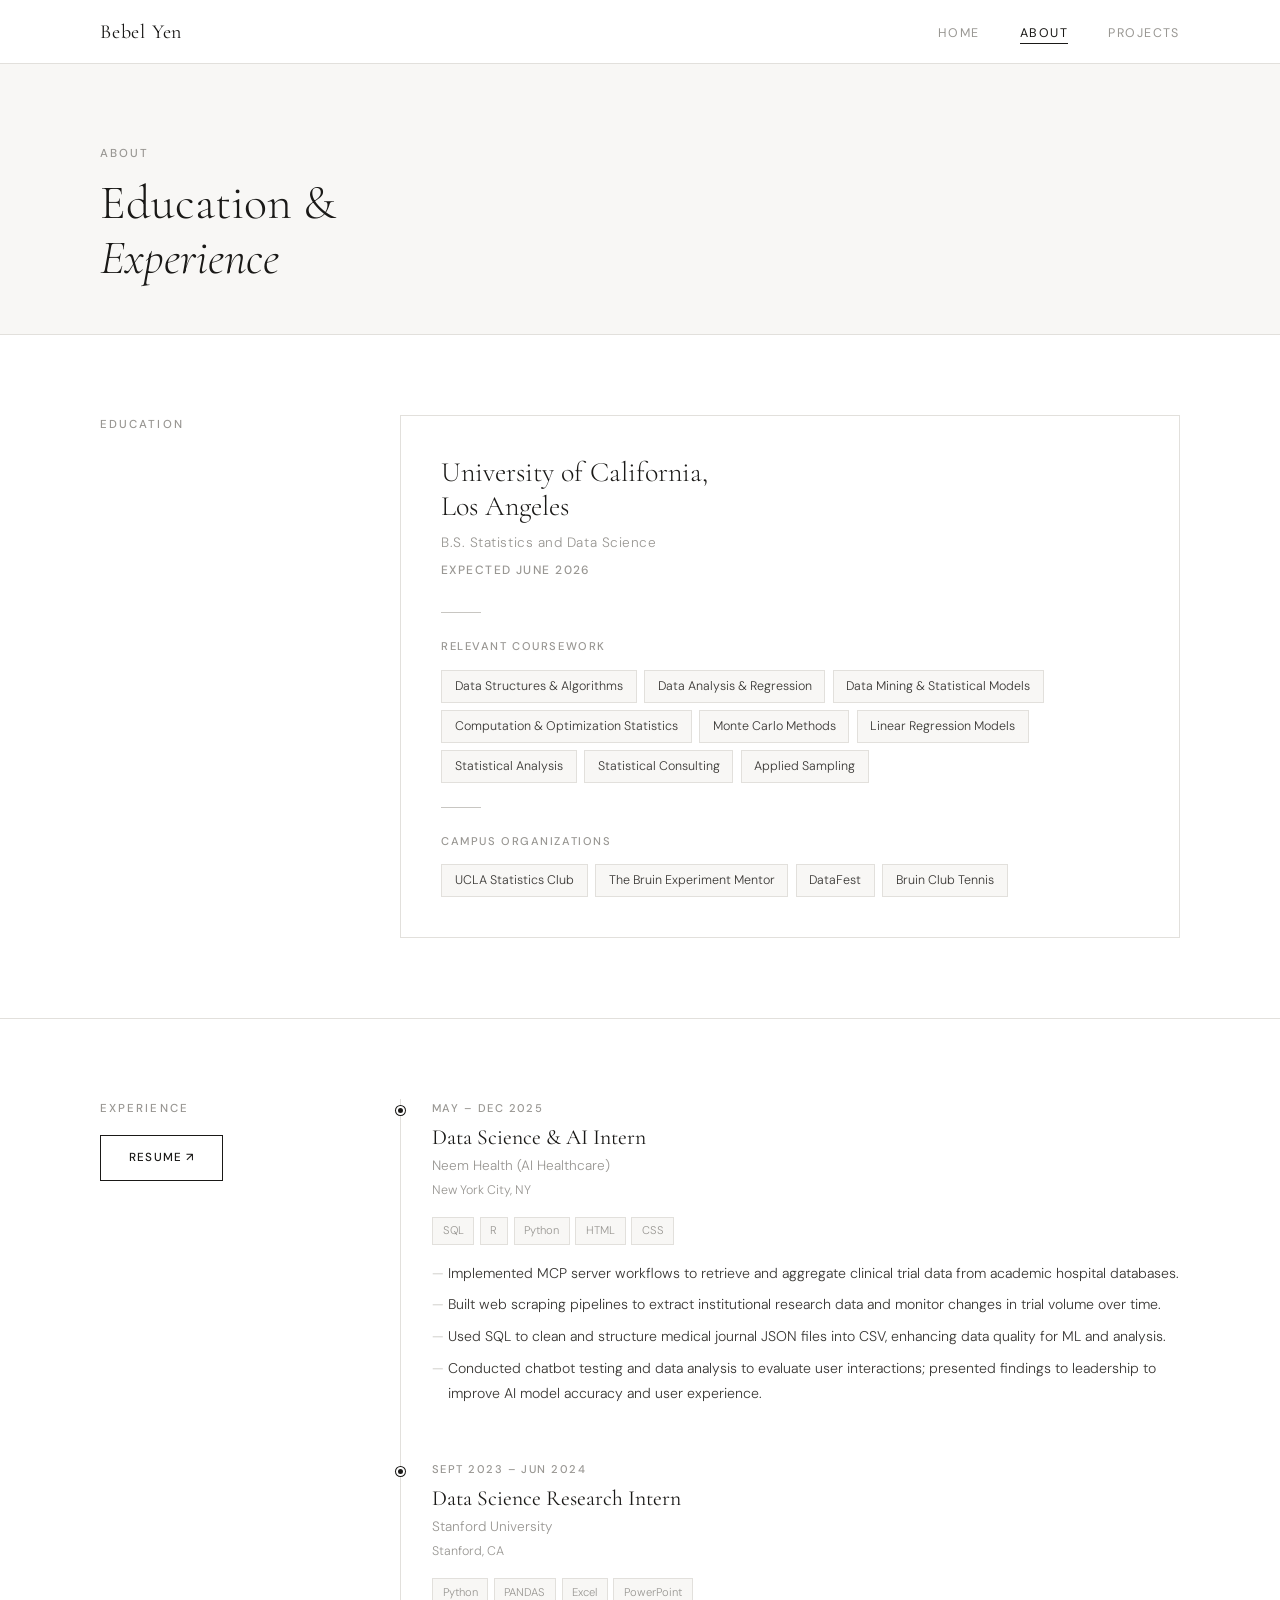
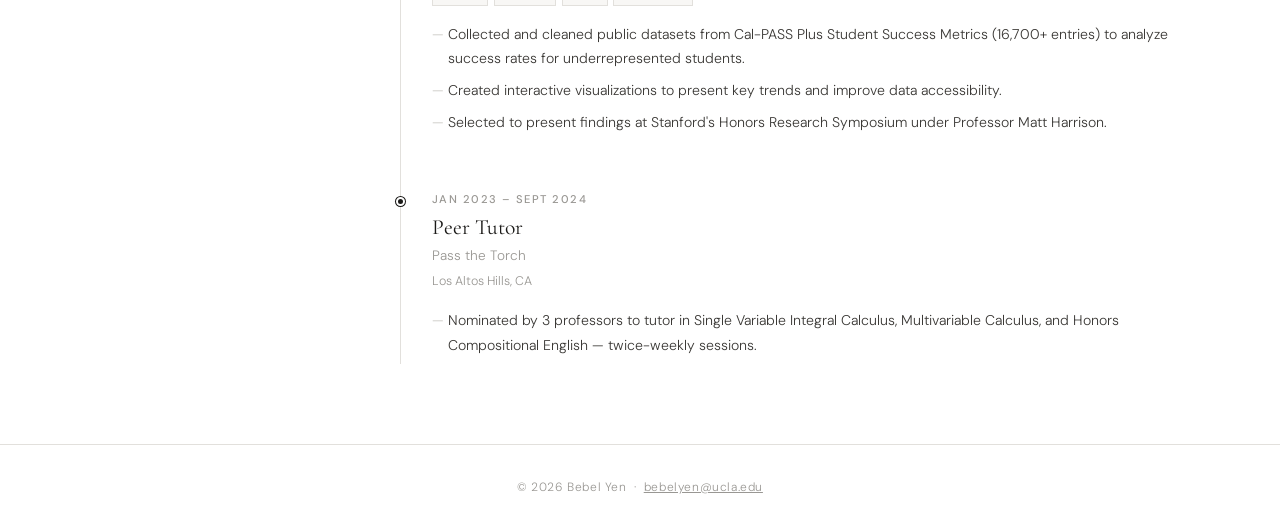
==== about.html @ 7dcdbe65 "Add files via upload" ====
<!DOCTYPE html>
<html lang="en">
<head>
  <meta charset="UTF-8"/>
  <meta name="viewport" content="width=device-width, initial-scale=1.0"/>
  <title>About — Bebel Yen</title>
  <link rel="stylesheet" href="styles.css"/>
  <style>
    .about-header {
      padding: 5rem var(--side-padding) 3rem;
      border-bottom: 1px solid var(--line);
      background: var(--off-white);
    }
    .about-header-inner {
      max-width: var(--max-width);
      margin: 0 auto;
    }

    /* EDUCATION */
    .edu-section {
      padding: 5rem var(--side-padding);
      border-bottom: 1px solid var(--line);
    }
    .edu-inner {
      max-width: var(--max-width);
      margin: 0 auto;
      display: grid;
      grid-template-columns: 220px 1fr;
      gap: 5rem;
      align-items: start;
    }
    .edu-label { }
    .edu-card {
      border: 1px solid var(--line);
      padding: 2.5rem;
    }
    .edu-school {
      font-family: var(--font-display);
      font-size: 1.75rem;
      font-weight: 300;
      color: var(--text-dark);
      line-height: 1.2;
      margin-bottom: 0.5rem;
    }
    .edu-degree {
      font-size: 0.85rem;
      color: var(--text-muted);
      letter-spacing: 0.04em;
      margin-bottom: 0.35rem;
    }
    .edu-meta {
      font-size: 0.75rem;
      font-weight: 500;
      letter-spacing: 0.12em;
      text-transform: uppercase;
      color: var(--text-muted);
      margin-bottom: 2rem;
    }
    .coursework-label {
      font-size: 0.7rem;
      font-weight: 500;
      letter-spacing: 0.14em;
      text-transform: uppercase;
      color: var(--text-muted);
      margin-bottom: 0.85rem;
      display: block;
    }
    .tag-list {
      display: flex;
      flex-wrap: wrap;
      gap: 0.45rem;
    }
    .tag-list span {
      font-size: 0.78rem;
      padding: 0.3rem 0.8rem;
      background: var(--off-white);
      border: 1px solid var(--line);
      color: var(--text-body);
    }

    /* EXPERIENCE TIMELINE */
    .exp-section {
      padding: 5rem var(--side-padding);
    }
    .exp-inner {
      max-width: var(--max-width);
      margin: 0 auto;
      display: grid;
      grid-template-columns: 220px 1fr;
      gap: 5rem;
      align-items: start;
    }
    .timeline {
      position: relative;
    }
    .timeline::before {
      content: '';
      position: absolute;
      left: 0; top: 0; bottom: 0;
      width: 1px;
      background: var(--line);
    }
    .timeline-item {
      position: relative;
      padding-left: 2rem;
      padding-bottom: 3rem;
    }
    .timeline-item:last-child { padding-bottom: 0; }
    .timeline-dot {
      position: absolute;
      left: -4px; top: 7px;
      width: 9px; height: 9px;
      border-radius: 50%;
      background: var(--text-dark);
      border: 2px solid var(--white);
      box-shadow: 0 0 0 1px var(--text-dark);
    }
    .t-date {
      font-size: 0.7rem;
      font-weight: 500;
      letter-spacing: 0.13em;
      text-transform: uppercase;
      color: var(--text-muted);
      margin-bottom: 0.4rem;
    }
    .t-role {
      font-family: var(--font-display);
      font-size: 1.35rem;
      font-weight: 400;
      color: var(--text-dark);
      line-height: 1.2;
      margin-bottom: 0.2rem;
    }
    .t-company {
      font-size: 0.85rem;
      color: var(--text-muted);
      margin-bottom: 0.2rem;
    }
    .t-location {
      font-size: 0.78rem;
      color: var(--text-muted);
      margin-bottom: 1rem;
    }
    .t-stack {
      display: flex;
      flex-wrap: wrap;
      gap: 0.35rem;
      margin-bottom: 1rem;
    }
    .t-stack span {
      font-size: 0.7rem;
      padding: 0.2rem 0.6rem;
      background: var(--off-white);
      border: 1px solid var(--line);
      color: var(--text-muted);
    }
    .t-bullets {
      list-style: none;
      padding: 0;
    }
    .t-bullets li {
      font-size: 0.88rem;
      color: var(--text-body);
      line-height: 1.75;
      padding-left: 1rem;
      position: relative;
      margin-bottom: 0.45rem;
    }
    .t-bullets li::before {
      content: '—';
      position: absolute;
      left: 0;
      color: var(--mid-gray);
    }

    @media (max-width: 800px) {
      .edu-inner, .exp-inner { grid-template-columns: 1fr; gap: 2rem; }
    }
  </style>
</head>
<body>

  <nav>
    <div class="nav-inner">
      <a href="index.html" class="nav-logo">Bebel Yen</a>
      <button class="nav-toggle" aria-label="Toggle menu" onclick="toggleNav()">
        <span></span><span></span><span></span>
      </button>
      <ul class="nav-links" id="navLinks">
        <li><a href="index.html">Home</a></li>
        <li><a href="about.html" class="active">About</a></li>
        <li><a href="projects.html">Projects</a></li>
      </ul>
    </div>
  </nav>

  <div class="page">

    <section class="about-header">
      <div class="about-header-inner fade-up">
        <p class="section-label">About</p>
        <h1 class="section-title" style="margin-bottom:0;">Education &amp;<br><em style="font-family:var(--font-display); font-style:italic;">Experience</em></h1>
      </div>
    </section>

    <!-- EDUCATION -->
    <section class="edu-section">
      <div class="edu-inner">
        <div class="edu-label fade-up">
          <p class="section-label">Education</p>
        </div>
        <div class="fade-up" style="transition-delay:0.1s">
          <div class="edu-card">
            <div class="edu-school">University of California,<br>Los Angeles</div>
            <div class="edu-degree">B.S. Statistics and Data Science</div>
            <div class="edu-meta">Expected June 2026</div>

            <div class="divider"></div>
            <span class="coursework-label">Relevant Coursework</span>
            <div class="tag-list">
              <span>Data Structures &amp; Algorithms</span>
              <span>Data Analysis &amp; Regression</span>
              <span>Data Mining &amp; Statistical Models</span>
              <span>Computation &amp; Optimization Statistics</span>
              <span>Monte Carlo Methods</span>
              <span>Linear Regression Models</span>
              <span>Statistical Analysis</span>
              <span>Statistical Consulting</span>
              <span>Applied Sampling</span>
            </div>

            <div class="divider" style="margin-top:1.5rem;"></div>
            <span class="coursework-label">Campus Organizations</span>
            <div class="tag-list">
              <span>UCLA Statistics Club</span>
              <span>The Bruin Experiment Mentor</span>
              <span>DataFest</span>
              <span>Bruin Club Tennis</span>
            </div>
          </div>
        </div>
      </div>
    </section>

    <!-- EXPERIENCE -->
    <section class="exp-section">
      <div class="exp-inner">
        <div class="fade-up">
          <p class="section-label">Experience</p>
          <div style="margin-top:1rem;">
            <a href="assets/BebelYenResume.pdf" class="btn" target="_blank" style="font-size:0.73rem;">Resume ↗</a>
          </div>
        </div>
        <div class="timeline fade-up" style="transition-delay:0.1s">

          <div class="timeline-item">
            <div class="timeline-dot"></div>
            <div class="t-date">May – Dec 2025</div>
            <div class="t-role">Data Science &amp; AI Intern</div>
            <div class="t-company">Neem Health (AI Healthcare)</div>
            <div class="t-location">New York City, NY</div>
            <div class="t-stack">
              <span>SQL</span><span>R</span><span>Python</span><span>HTML</span><span>CSS</span>
            </div>
            <ul class="t-bullets">
              <li>Implemented MCP server workflows to retrieve and aggregate clinical trial data from academic hospital databases.</li>
              <li>Built web scraping pipelines to extract institutional research data and monitor changes in trial volume over time.</li>
              <li>Used SQL to clean and structure medical journal JSON files into CSV, enhancing data quality for ML and analysis.</li>
              <li>Conducted chatbot testing and data analysis to evaluate user interactions; presented findings to leadership to improve AI model accuracy and user experience.</li>
            </ul>
          </div>

          <div class="timeline-item">
            <div class="timeline-dot"></div>
            <div class="t-date">Sept 2023 – Jun 2024</div>
            <div class="t-role">Data Science Research Intern</div>
            <div class="t-company">Stanford University</div>
            <div class="t-location">Stanford, CA</div>
            <div class="t-stack">
              <span>Python</span><span>PANDAS</span><span>Excel</span><span>PowerPoint</span>
            </div>
            <ul class="t-bullets">
              <li>Collected and cleaned public datasets from Cal-PASS Plus Student Success Metrics (16,700+ entries) to analyze success rates for underrepresented students.</li>
              <li>Created interactive visualizations to present key trends and improve data accessibility.</li>
              <li>Selected to present findings at Stanford's Honors Research Symposium under Professor Matt Harrison.</li>
            </ul>
          </div>

          <div class="timeline-item">
            <div class="timeline-dot"></div>
            <div class="t-date">Jan 2023 – Sept 2024</div>
            <div class="t-role">Peer Tutor</div>
            <div class="t-company">Pass the Torch</div>
            <div class="t-location">Los Altos Hills, CA</div>
            <ul class="t-bullets">
              <li>Nominated by 3 professors to tutor in Single Variable Integral Calculus, Multivariable Calculus, and Honors Compositional English — twice-weekly sessions.</li>
            </ul>
          </div>

        </div>
      </div>
    </section>

  </div>

  <footer>
    <p>© 2026 Bebel Yen &nbsp;·&nbsp; <a href="mailto:bebelyen@ucla.edu" style="color:inherit;">bebelyen@ucla.edu</a></p>
  </footer>

  <script>
    function toggleNav() { document.getElementById('navLinks').classList.toggle('open'); }
    const observer = new IntersectionObserver(entries => {
      entries.forEach(e => { if (e.isIntersecting) e.target.classList.add('visible'); });
    }, { threshold: 0.1 });
    document.querySelectorAll('.fade-up').forEach(el => observer.observe(el));
  </script>
</body>
</html>
---- styles.css ----
/* ============================================
   BEBEL YEN — Personal Website Stylesheet
   Clean & Minimal | Editorial Style
   ============================================ */

@import url('https://fonts.googleapis.com/css2?family=Cormorant+Garamond:ital,wght@0,300;0,400;0,500;1,300;1,400&family=DM+Sans:wght@300;400;500&display=swap');

:root {
  --white: #ffffff;
  --off-white: #f8f7f5;
  --light-gray: #efefed;
  --mid-gray: #c8c6c2;
  --text-muted: #999793;
  --text-body: #3a3835;
  --text-dark: #1a1917;
  --accent: #2a2a2a;
  --accent-light: #e8e6e2;
  --line: #e2e0dc;

  --font-display: 'Cormorant Garamond', Georgia, serif;
  --font-body: 'DM Sans', sans-serif;

  --nav-height: 64px;
  --max-width: 1080px;
  --side-padding: clamp(1.5rem, 5vw, 4rem);
}

*, *::before, *::after {
  box-sizing: border-box;
  margin: 0;
  padding: 0;
}

html { scroll-behavior: smooth; }

body {
  font-family: var(--font-body);
  font-weight: 300;
  color: var(--text-body);
  background: var(--white);
  line-height: 1.7;
  -webkit-font-smoothing: antialiased;
}

/* ── NAVBAR ── */
nav {
  position: fixed;
  top: 0; left: 0; right: 0;
  height: var(--nav-height);
  background: rgba(255,255,255,0.92);
  backdrop-filter: blur(12px);
  border-bottom: 1px solid var(--line);
  z-index: 100;
  display: flex;
  align-items: center;
  padding: 0 var(--side-padding);
}

.nav-inner {
  max-width: var(--max-width);
  width: 100%;
  margin: 0 auto;
  display: flex;
  align-items: center;
  justify-content: space-between;
}

.nav-logo {
  font-family: var(--font-display);
  font-size: 1.25rem;
  font-weight: 400;
  letter-spacing: 0.04em;
  color: var(--text-dark);
  text-decoration: none;
}

.nav-links {
  display: flex;
  gap: 2.5rem;
  list-style: none;
}

.nav-links a {
  font-size: 0.78rem;
  font-weight: 400;
  letter-spacing: 0.12em;
  text-transform: uppercase;
  color: var(--text-muted);
  text-decoration: none;
  transition: color 0.2s;
  position: relative;
}

.nav-links a::after {
  content: '';
  position: absolute;
  bottom: -3px; left: 0;
  width: 0; height: 1px;
  background: var(--text-dark);
  transition: width 0.25s ease;
}

.nav-links a:hover,
.nav-links a.active {
  color: var(--text-dark);
}

.nav-links a:hover::after,
.nav-links a.active::after {
  width: 100%;
}

/* Hamburger */
.nav-toggle {
  display: none;
  flex-direction: column;
  gap: 5px;
  cursor: pointer;
  background: none;
  border: none;
  padding: 4px;
}
.nav-toggle span {
  display: block;
  width: 22px; height: 1.5px;
  background: var(--text-dark);
  transition: all 0.3s;
}

/* ── PAGE WRAPPER ── */
.page {
  padding-top: var(--nav-height);
  min-height: 100vh;
}

/* ── SECTION CONTAINERS ── */
.container {
  max-width: var(--max-width);
  margin: 0 auto;
  padding: 0 var(--side-padding);
}

.section {
  padding: 5rem 0;
}

.section-label {
  font-size: 0.72rem;
  font-weight: 500;
  letter-spacing: 0.18em;
  text-transform: uppercase;
  color: var(--text-muted);
  margin-bottom: 0.75rem;
}

.section-title {
  font-family: var(--font-display);
  font-size: clamp(2rem, 4vw, 3rem);
  font-weight: 300;
  color: var(--text-dark);
  line-height: 1.15;
  margin-bottom: 2.5rem;
}

/* ── DIVIDER ── */
.divider {
  width: 40px;
  height: 1px;
  background: var(--mid-gray);
  margin: 1.5rem 0;
}

/* ── BUTTONS ── */
.btn {
  display: inline-flex;
  align-items: center;
  gap: 0.5rem;
  font-family: var(--font-body);
  font-size: 0.78rem;
  font-weight: 500;
  letter-spacing: 0.1em;
  text-transform: uppercase;
  text-decoration: none;
  padding: 0.75rem 1.75rem;
  border: 1px solid var(--text-dark);
  color: var(--text-dark);
  background: transparent;
  cursor: pointer;
  transition: all 0.2s ease;
}

.btn:hover {
  background: var(--text-dark);
  color: var(--white);
}

.btn-filled {
  background: var(--text-dark);
  color: var(--white);
}

.btn-filled:hover {
  background: transparent;
  color: var(--text-dark);
}

/* ── FOOTER ── */
footer {
  border-top: 1px solid var(--line);
  padding: 2rem var(--side-padding);
  text-align: center;
  font-size: 0.75rem;
  color: var(--text-muted);
  letter-spacing: 0.05em;
}

/* ── FADE IN ANIMATION ── */
.fade-up {
  opacity: 0;
  transform: translateY(20px);
  transition: opacity 0.6s ease, transform 0.6s ease;
}
.fade-up.visible {
  opacity: 1;
  transform: translateY(0);
}

/* ── RESPONSIVE NAV ── */
@media (max-width: 700px) {
  .nav-toggle { display: flex; }

  .nav-links {
    display: none;
    position: absolute;
    top: var(--nav-height);
    left: 0; right: 0;
    background: var(--white);
    flex-direction: column;
    gap: 0;
    border-bottom: 1px solid var(--line);
    padding: 0.5rem 0;
  }

  .nav-links.open { display: flex; }

  .nav-links li a {
    display: block;
    padding: 0.9rem var(--side-padding);
    font-size: 0.85rem;
  }

  .nav-links a::after { display: none; }
}
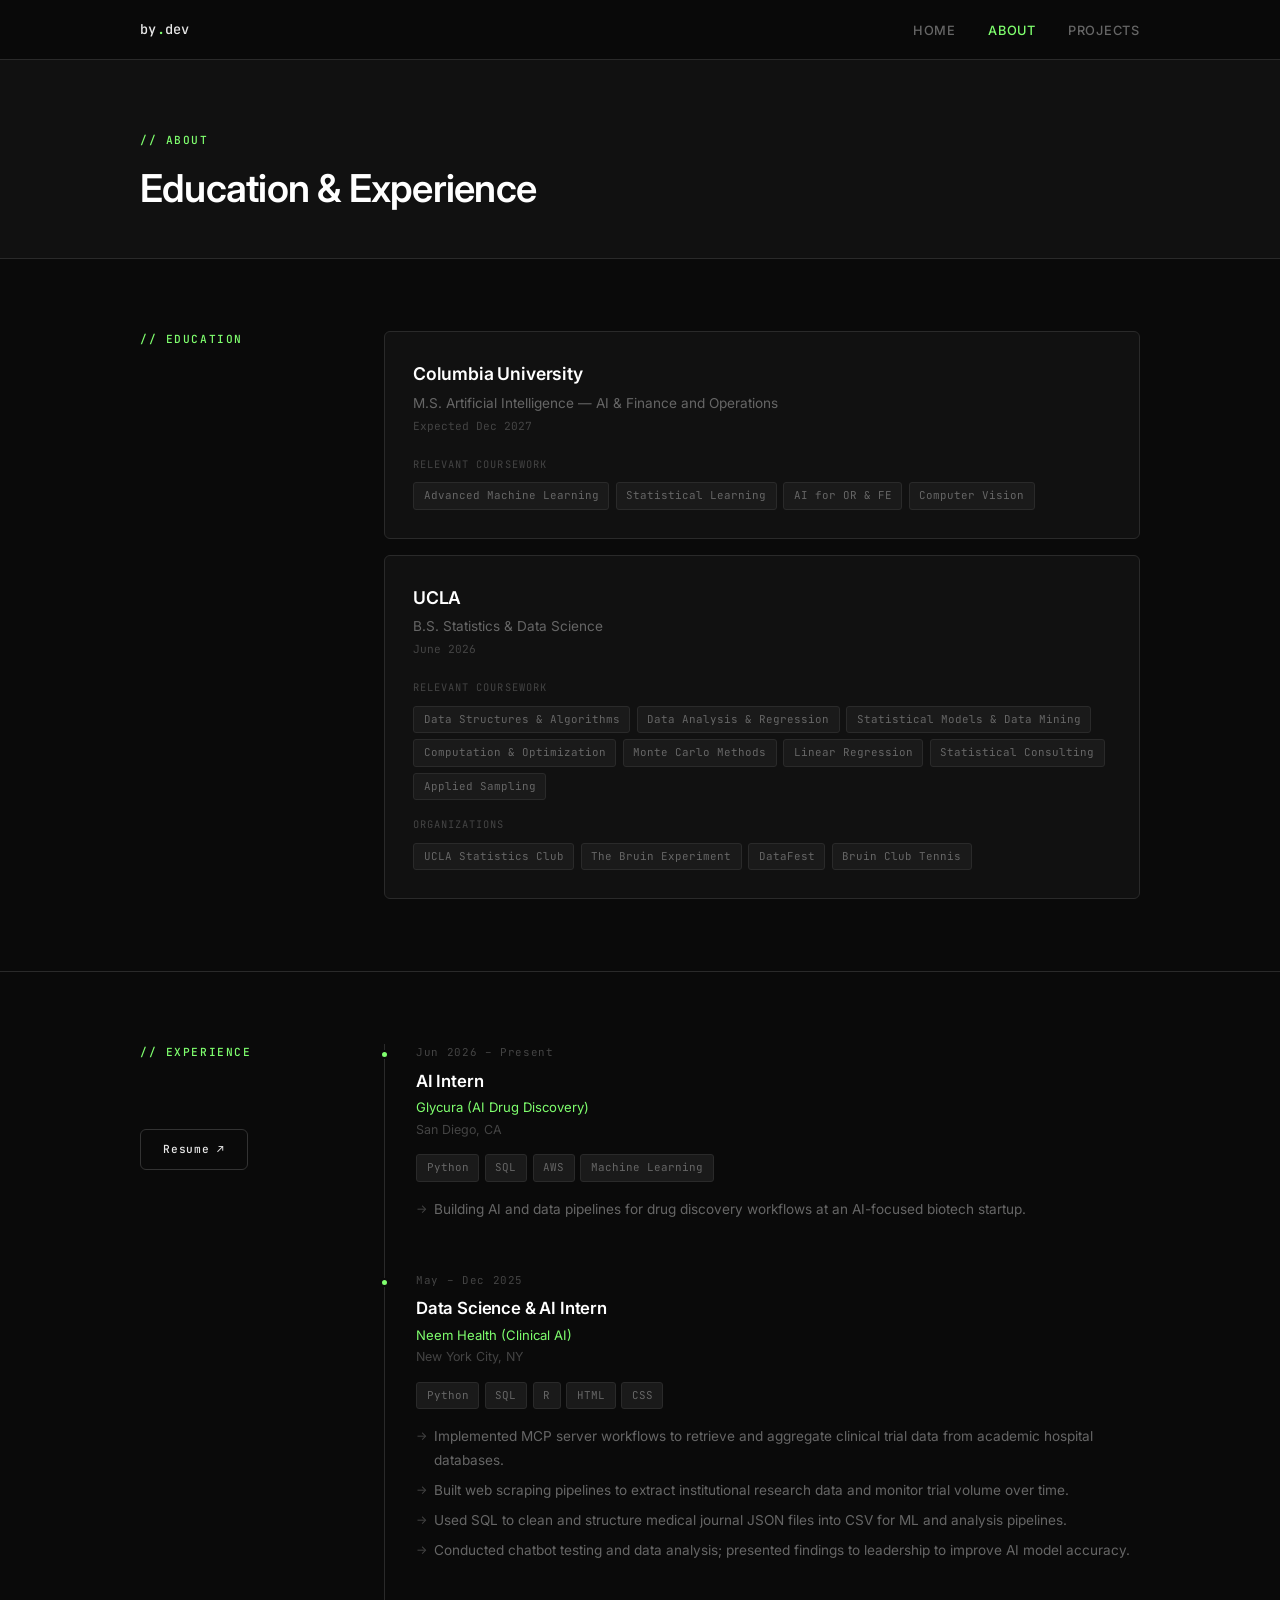
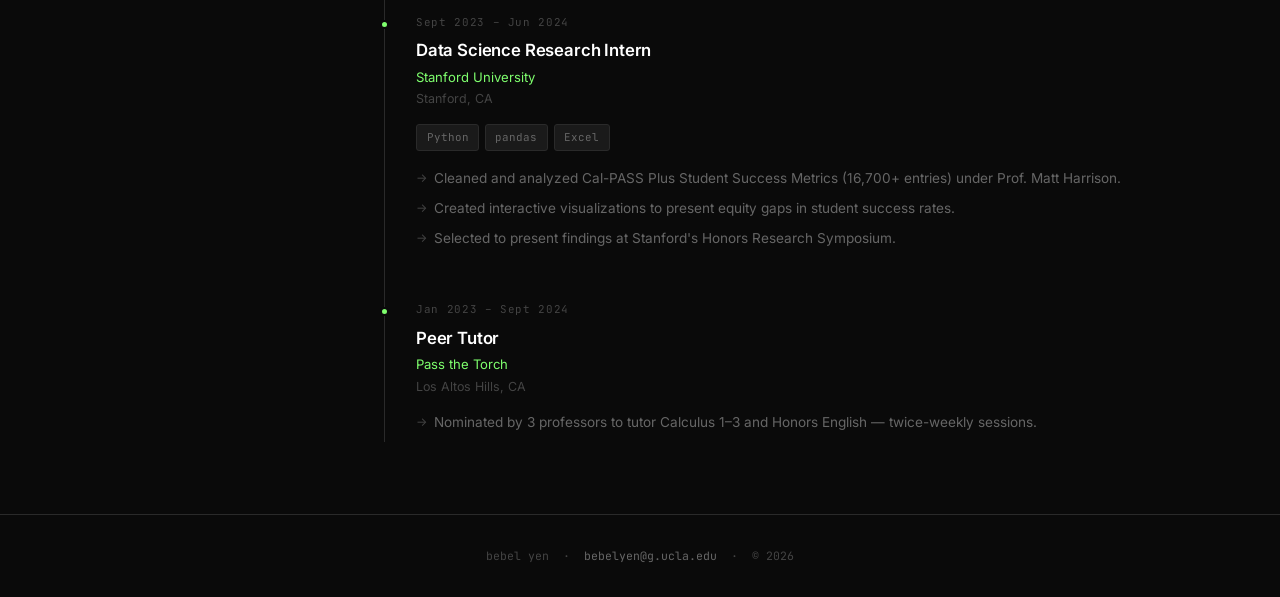
==== commit 0b60770b: "updated about" ====
--- a/about.html
+++ b/about.html
@@ -6,171 +6,141 @@
   <title>About — Bebel Yen</title>
   <link rel="stylesheet" href="styles.css"/>
   <style>
-    .about-header {
-      padding: 5rem var(--side-padding) 3rem;
-      border-bottom: 1px solid var(--line);
-      background: var(--off-white);
-    }
-    .about-header-inner {
-      max-width: var(--max-width);
-      margin: 0 auto;
-    }
-
-    /* EDUCATION */
-    .edu-section {
-      padding: 5rem var(--side-padding);
-      border-bottom: 1px solid var(--line);
-    }
+    .page-header {
+      padding: 4.5rem var(--pad) 3rem;
+      border-bottom: 1px solid var(--border);
+      background: var(--bg-2);
+    }
+    .page-header-inner { max-width: var(--max); margin: 0 auto; }
+
+    /* EDU */
+    .edu-section { padding: 4.5rem var(--pad); border-bottom: 1px solid var(--border); }
     .edu-inner {
-      max-width: var(--max-width);
+      max-width: var(--max);
       margin: 0 auto;
       display: grid;
-      grid-template-columns: 220px 1fr;
-      gap: 5rem;
+      grid-template-columns: 180px 1fr;
+      gap: 4rem;
       align-items: start;
     }
-    .edu-label { }
+
+    .edu-cards { display: flex; flex-direction: column; gap: 1rem; }
+
     .edu-card {
-      border: 1px solid var(--line);
-      padding: 2.5rem;
-    }
+      background: var(--bg-2);
+      border: 1px solid var(--border);
+      border-radius: var(--radius);
+      padding: 1.75rem;
+      transition: border-color 0.2s;
+    }
+    .edu-card:hover { border-color: var(--border-light); }
+
     .edu-school {
-      font-family: var(--font-display);
-      font-size: 1.75rem;
-      font-weight: 300;
-      color: var(--text-dark);
-      line-height: 1.2;
-      margin-bottom: 0.5rem;
+      font-size: 1.1rem;
+      font-weight: 600;
+      color: var(--white);
+      margin-bottom: 0.3rem;
+      letter-spacing: -0.01em;
     }
     .edu-degree {
       font-size: 0.85rem;
       color: var(--text-muted);
-      letter-spacing: 0.04em;
-      margin-bottom: 0.35rem;
-    }
-    .edu-meta {
-      font-size: 0.75rem;
-      font-weight: 500;
-      letter-spacing: 0.12em;
+      margin-bottom: 0.2rem;
+    }
+    .edu-date {
+      font-family: var(--mono);
+      font-size: 0.7rem;
+      color: var(--text-dim);
+      margin-bottom: 1.25rem;
+    }
+    .tag-wrap { display: flex; flex-wrap: wrap; gap: 0.4rem; }
+    .tag-label {
+      font-family: var(--mono);
+      font-size: 0.65rem;
+      letter-spacing: 0.1em;
       text-transform: uppercase;
-      color: var(--text-muted);
-      margin-bottom: 2rem;
-    }
-    .coursework-label {
-      font-size: 0.7rem;
-      font-weight: 500;
-      letter-spacing: 0.14em;
-      text-transform: uppercase;
-      color: var(--text-muted);
-      margin-bottom: 0.85rem;
+      color: var(--text-dim);
+      margin-bottom: 0.6rem;
       display: block;
-    }
-    .tag-list {
-      display: flex;
-      flex-wrap: wrap;
-      gap: 0.45rem;
-    }
-    .tag-list span {
-      font-size: 0.78rem;
-      padding: 0.3rem 0.8rem;
-      background: var(--off-white);
-      border: 1px solid var(--line);
-      color: var(--text-body);
-    }
-
-    /* EXPERIENCE TIMELINE */
-    .exp-section {
-      padding: 5rem var(--side-padding);
-    }
+      margin-top: 1rem;
+    }
+
+    /* EXP TIMELINE */
+    .exp-section { padding: 4.5rem var(--pad); }
     .exp-inner {
-      max-width: var(--max-width);
+      max-width: var(--max);
       margin: 0 auto;
       display: grid;
-      grid-template-columns: 220px 1fr;
-      gap: 5rem;
+      grid-template-columns: 180px 1fr;
+      gap: 4rem;
       align-items: start;
     }
-    .timeline {
-      position: relative;
-    }
+
+    .timeline { position: relative; }
     .timeline::before {
       content: '';
       position: absolute;
       left: 0; top: 0; bottom: 0;
       width: 1px;
-      background: var(--line);
-    }
-    .timeline-item {
+      background: var(--border);
+    }
+
+    .tl-item {
       position: relative;
       padding-left: 2rem;
-      padding-bottom: 3rem;
-    }
-    .timeline-item:last-child { padding-bottom: 0; }
-    .timeline-dot {
+      padding-bottom: 2.75rem;
+    }
+    .tl-item:last-child { padding-bottom: 0; }
+
+    .tl-dot {
       position: absolute;
-      left: -4px; top: 7px;
+      left: -4px; top: 6px;
       width: 9px; height: 9px;
       border-radius: 50%;
-      background: var(--text-dark);
-      border: 2px solid var(--white);
-      box-shadow: 0 0 0 1px var(--text-dark);
-    }
-    .t-date {
-      font-size: 0.7rem;
-      font-weight: 500;
-      letter-spacing: 0.13em;
-      text-transform: uppercase;
-      color: var(--text-muted);
+      background: var(--accent);
+      border: 2px solid var(--bg);
+    }
+
+    .tl-date {
+      font-family: var(--mono);
+      font-size: 0.68rem;
+      color: var(--text-dim);
       margin-bottom: 0.4rem;
-    }
-    .t-role {
-      font-family: var(--font-display);
-      font-size: 1.35rem;
-      font-weight: 400;
-      color: var(--text-dark);
-      line-height: 1.2;
-      margin-bottom: 0.2rem;
-    }
-    .t-company {
+      letter-spacing: 0.06em;
+    }
+    .tl-role {
+      font-size: 1.05rem;
+      font-weight: 600;
+      color: var(--white);
+      letter-spacing: -0.01em;
+      margin-bottom: 0.15rem;
+    }
+    .tl-company {
+      font-size: 0.82rem;
+      color: var(--accent);
+      margin-bottom: 0.1rem;
+    }
+    .tl-location {
+      font-size: 0.78rem;
+      color: var(--text-dim);
+      margin-bottom: 0.9rem;
+    }
+    .tl-tags { display: flex; flex-wrap: wrap; gap: 0.35rem; margin-bottom: 1rem; }
+    .tl-bullets { list-style: none; padding: 0; }
+    .tl-bullets li {
       font-size: 0.85rem;
       color: var(--text-muted);
-      margin-bottom: 0.2rem;
-    }
-    .t-location {
-      font-size: 0.78rem;
-      color: var(--text-muted);
-      margin-bottom: 1rem;
-    }
-    .t-stack {
-      display: flex;
-      flex-wrap: wrap;
-      gap: 0.35rem;
-      margin-bottom: 1rem;
-    }
-    .t-stack span {
-      font-size: 0.7rem;
-      padding: 0.2rem 0.6rem;
-      background: var(--off-white);
-      border: 1px solid var(--line);
-      color: var(--text-muted);
-    }
-    .t-bullets {
-      list-style: none;
-      padding: 0;
-    }
-    .t-bullets li {
-      font-size: 0.88rem;
-      color: var(--text-body);
       line-height: 1.75;
-      padding-left: 1rem;
+      padding-left: 1.1rem;
       position: relative;
-      margin-bottom: 0.45rem;
-    }
-    .t-bullets li::before {
-      content: '—';
+      margin-bottom: 0.4rem;
+    }
+    .tl-bullets li::before {
+      content: '→';
       position: absolute;
       left: 0;
-      color: var(--mid-gray);
+      color: var(--text-dim);
+      font-size: 0.75rem;
     }
 
     @media (max-width: 800px) {
@@ -182,10 +152,8 @@
 
   <nav>
     <div class="nav-inner">
-      <a href="index.html" class="nav-logo">Bebel Yen</a>
-      <button class="nav-toggle" aria-label="Toggle menu" onclick="toggleNav()">
-        <span></span><span></span><span></span>
-      </button>
+      <a href="index.html" class="nav-logo">by<span>.</span>dev</a>
+      <button class="nav-toggle" onclick="toggleNav()"><span></span><span></span><span></span></button>
       <ul class="nav-links" id="navLinks">
         <li><a href="index.html">Home</a></li>
         <li><a href="about.html" class="active">About</a></li>
@@ -196,48 +164,58 @@
 
   <div class="page">
 
-    <section class="about-header">
-      <div class="about-header-inner fade-up">
-        <p class="section-label">About</p>
-        <h1 class="section-title" style="margin-bottom:0;">Education &amp;<br><em style="font-family:var(--font-display); font-style:italic;">Experience</em></h1>
+    <div class="page-header">
+      <div class="page-header-inner fade-up">
+        <span class="label">// about</span>
+        <h1 class="section-title" style="margin-bottom:0;">Education &amp; Experience</h1>
       </div>
-    </section>
+    </div>
 
     <!-- EDUCATION -->
     <section class="edu-section">
       <div class="edu-inner">
-        <div class="edu-label fade-up">
-          <p class="section-label">Education</p>
+        <div class="fade-up">
+          <span class="label">// education</span>
         </div>
-        <div class="fade-up" style="transition-delay:0.1s">
+        <div class="edu-cards fade-up" style="transition-delay:.1s">
+
           <div class="edu-card">
-            <div class="edu-school">University of California,<br>Los Angeles</div>
-            <div class="edu-degree">B.S. Statistics and Data Science</div>
-            <div class="edu-meta">Expected June 2026</div>
-
-            <div class="divider"></div>
-            <span class="coursework-label">Relevant Coursework</span>
-            <div class="tag-list">
-              <span>Data Structures &amp; Algorithms</span>
-              <span>Data Analysis &amp; Regression</span>
-              <span>Data Mining &amp; Statistical Models</span>
-              <span>Computation &amp; Optimization Statistics</span>
-              <span>Monte Carlo Methods</span>
-              <span>Linear Regression Models</span>
-              <span>Statistical Analysis</span>
-              <span>Statistical Consulting</span>
-              <span>Applied Sampling</span>
-            </div>
-
-            <div class="divider" style="margin-top:1.5rem;"></div>
-            <span class="coursework-label">Campus Organizations</span>
-            <div class="tag-list">
-              <span>UCLA Statistics Club</span>
-              <span>The Bruin Experiment Mentor</span>
-              <span>DataFest</span>
-              <span>Bruin Club Tennis</span>
-            </div>
-          </div>
+            <div class="edu-school">Columbia University</div>
+            <div class="edu-degree">M.S. Artificial Intelligence — AI &amp; Finance and Operations</div>
+            <div class="edu-date">Expected Dec 2027</div>
+            <span class="tag-label">Relevant Coursework</span>
+            <div class="tag-wrap">
+              <span class="tag">Advanced Machine Learning</span>
+              <span class="tag">Statistical Learning</span>
+              <span class="tag">AI for OR &amp; FE</span>
+              <span class="tag">Computer Vision</span>
+            </div>
+          </div>
+
+          <div class="edu-card">
+            <div class="edu-school">UCLA</div>
+            <div class="edu-degree">B.S. Statistics &amp; Data Science</div>
+            <div class="edu-date">June 2026</div>
+            <span class="tag-label">Relevant Coursework</span>
+            <div class="tag-wrap">
+              <span class="tag">Data Structures &amp; Algorithms</span>
+              <span class="tag">Data Analysis &amp; Regression</span>
+              <span class="tag">Statistical Models &amp; Data Mining</span>
+              <span class="tag">Computation &amp; Optimization</span>
+              <span class="tag">Monte Carlo Methods</span>
+              <span class="tag">Linear Regression</span>
+              <span class="tag">Statistical Consulting</span>
+              <span class="tag">Applied Sampling</span>
+            </div>
+            <span class="tag-label">Organizations</span>
+            <div class="tag-wrap">
+              <span class="tag">UCLA Statistics Club</span>
+              <span class="tag">The Bruin Experiment</span>
+              <span class="tag">DataFest</span>
+              <span class="tag">Bruin Club Tennis</span>
+            </div>
+          </div>
+
         </div>
       </div>
     </section>
@@ -246,54 +224,68 @@
     <section class="exp-section">
       <div class="exp-inner">
         <div class="fade-up">
-          <p class="section-label">Experience</p>
-          <div style="margin-top:1rem;">
-            <a href="assets/BebelYenResume.pdf" class="btn" target="_blank" style="font-size:0.73rem;">Resume ↗</a>
-          </div>
+          <span class="label">// experience</span>
+          <br/><br/>
+          <a href="assets/BebelYenResume.pdf" class="btn" target="_blank" style="font-size:0.7rem;">Resume ↗</a>
         </div>
-        <div class="timeline fade-up" style="transition-delay:0.1s">
-
-          <div class="timeline-item">
-            <div class="timeline-dot"></div>
-            <div class="t-date">May – Dec 2025</div>
-            <div class="t-role">Data Science &amp; AI Intern</div>
-            <div class="t-company">Neem Health (AI Healthcare)</div>
-            <div class="t-location">New York City, NY</div>
-            <div class="t-stack">
-              <span>SQL</span><span>R</span><span>Python</span><span>HTML</span><span>CSS</span>
-            </div>
-            <ul class="t-bullets">
+
+        <div class="timeline fade-up" style="transition-delay:.1s">
+
+          <div class="tl-item">
+            <div class="tl-dot"></div>
+            <div class="tl-date">Jun 2026 – Present</div>
+            <div class="tl-role">AI Intern</div>
+            <div class="tl-company">Glycura (AI Drug Discovery)</div>
+            <div class="tl-location">San Diego, CA</div>
+            <div class="tl-tags">
+              <span class="tag">Python</span><span class="tag">SQL</span><span class="tag">AWS</span><span class="tag">Machine Learning</span>
+            </div>
+            <ul class="tl-bullets">
+              <li>Building AI and data pipelines for drug discovery workflows at an AI-focused biotech startup.</li>
+            </ul>
+          </div>
+
+          <div class="tl-item">
+            <div class="tl-dot"></div>
+            <div class="tl-date">May – Dec 2025</div>
+            <div class="tl-role">Data Science &amp; AI Intern</div>
+            <div class="tl-company">Neem Health (Clinical AI)</div>
+            <div class="tl-location">New York City, NY</div>
+            <div class="tl-tags">
+              <span class="tag">Python</span><span class="tag">SQL</span><span class="tag">R</span><span class="tag">HTML</span><span class="tag">CSS</span>
+            </div>
+            <ul class="tl-bullets">
               <li>Implemented MCP server workflows to retrieve and aggregate clinical trial data from academic hospital databases.</li>
-              <li>Built web scraping pipelines to extract institutional research data and monitor changes in trial volume over time.</li>
-              <li>Used SQL to clean and structure medical journal JSON files into CSV, enhancing data quality for ML and analysis.</li>
-              <li>Conducted chatbot testing and data analysis to evaluate user interactions; presented findings to leadership to improve AI model accuracy and user experience.</li>
+              <li>Built web scraping pipelines to extract institutional research data and monitor trial volume over time.</li>
+              <li>Used SQL to clean and structure medical journal JSON files into CSV for ML and analysis pipelines.</li>
+              <li>Conducted chatbot testing and data analysis; presented findings to leadership to improve AI model accuracy.</li>
             </ul>
           </div>
 
-          <div class="timeline-item">
-            <div class="timeline-dot"></div>
-            <div class="t-date">Sept 2023 – Jun 2024</div>
-            <div class="t-role">Data Science Research Intern</div>
-            <div class="t-company">Stanford University</div>
-            <div class="t-location">Stanford, CA</div>
-            <div class="t-stack">
-              <span>Python</span><span>PANDAS</span><span>Excel</span><span>PowerPoint</span>
-            </div>
-            <ul class="t-bullets">
-              <li>Collected and cleaned public datasets from Cal-PASS Plus Student Success Metrics (16,700+ entries) to analyze success rates for underrepresented students.</li>
-              <li>Created interactive visualizations to present key trends and improve data accessibility.</li>
-              <li>Selected to present findings at Stanford's Honors Research Symposium under Professor Matt Harrison.</li>
+          <div class="tl-item">
+            <div class="tl-dot"></div>
+            <div class="tl-date">Sept 2023 – Jun 2024</div>
+            <div class="tl-role">Data Science Research Intern</div>
+            <div class="tl-company">Stanford University</div>
+            <div class="tl-location">Stanford, CA</div>
+            <div class="tl-tags">
+              <span class="tag">Python</span><span class="tag">pandas</span><span class="tag">Excel</span>
+            </div>
+            <ul class="tl-bullets">
+              <li>Cleaned and analyzed Cal-PASS Plus Student Success Metrics (16,700+ entries) under Prof. Matt Harrison.</li>
+              <li>Created interactive visualizations to present equity gaps in student success rates.</li>
+              <li>Selected to present findings at Stanford's Honors Research Symposium.</li>
             </ul>
           </div>
 
-          <div class="timeline-item">
-            <div class="timeline-dot"></div>
-            <div class="t-date">Jan 2023 – Sept 2024</div>
-            <div class="t-role">Peer Tutor</div>
-            <div class="t-company">Pass the Torch</div>
-            <div class="t-location">Los Altos Hills, CA</div>
-            <ul class="t-bullets">
-              <li>Nominated by 3 professors to tutor in Single Variable Integral Calculus, Multivariable Calculus, and Honors Compositional English — twice-weekly sessions.</li>
+          <div class="tl-item">
+            <div class="tl-dot"></div>
+            <div class="tl-date">Jan 2023 – Sept 2024</div>
+            <div class="tl-role">Peer Tutor</div>
+            <div class="tl-company">Pass the Torch</div>
+            <div class="tl-location">Los Altos Hills, CA</div>
+            <ul class="tl-bullets">
+              <li>Nominated by 3 professors to tutor Calculus 1–3 and Honors English — twice-weekly sessions.</li>
             </ul>
           </div>
 
@@ -304,15 +296,15 @@
   </div>
 
   <footer>
-    <p>© 2026 Bebel Yen &nbsp;·&nbsp; <a href="mailto:bebelyen@ucla.edu" style="color:inherit;">bebelyen@ucla.edu</a></p>
+    <p>bebel yen &nbsp;·&nbsp; <a href="mailto:bebelyen@g.ucla.edu">bebelyen@g.ucla.edu</a> &nbsp;·&nbsp; © 2026</p>
   </footer>
 
   <script>
     function toggleNav() { document.getElementById('navLinks').classList.toggle('open'); }
-    const observer = new IntersectionObserver(entries => {
+    const obs = new IntersectionObserver(entries => {
       entries.forEach(e => { if (e.isIntersecting) e.target.classList.add('visible'); });
-    }, { threshold: 0.1 });
-    document.querySelectorAll('.fade-up').forEach(el => observer.observe(el));
+    }, { threshold: 0.08 });
+    document.querySelectorAll('.fade-up').forEach(el => obs.observe(el));
   </script>
 </body>
 </html>
--- a/styles.css
+++ b/styles.css
@@ -1,63 +1,61 @@
 /* ============================================
-   BEBEL YEN — Personal Website Stylesheet
-   Clean & Minimal | Editorial Style
+   BEBEL YEN — Personal Website
+   Techy / Modern / Startup Aesthetic
    ============================================ */
 
-@import url('https://fonts.googleapis.com/css2?family=Cormorant+Garamond:ital,wght@0,300;0,400;0,500;1,300;1,400&family=DM+Sans:wght@300;400;500&display=swap');
+@import url('https://fonts.googleapis.com/css2?family=Inter:wght@300;400;500;600&family=JetBrains+Mono:wght@400;500&display=swap');
 
 :root {
+  --bg: #0a0a0a;
+  --bg-2: #111111;
+  --bg-3: #1a1a1a;
+  --border: #2a2a2a;
+  --border-light: #333333;
+  --text: #e8e8e8;
+  --text-muted: #666666;
+  --text-dim: #444444;
+  --accent: #7fff6e;
+  --accent-dim: rgba(127, 255, 110, 0.12);
+  --accent-border: rgba(127, 255, 110, 0.3);
   --white: #ffffff;
-  --off-white: #f8f7f5;
-  --light-gray: #efefed;
-  --mid-gray: #c8c6c2;
-  --text-muted: #999793;
-  --text-body: #3a3835;
-  --text-dark: #1a1917;
-  --accent: #2a2a2a;
-  --accent-light: #e8e6e2;
-  --line: #e2e0dc;
-
-  --font-display: 'Cormorant Garamond', Georgia, serif;
-  --font-body: 'DM Sans', sans-serif;
-
-  --nav-height: 64px;
-  --max-width: 1080px;
-  --side-padding: clamp(1.5rem, 5vw, 4rem);
-}
-
-*, *::before, *::after {
-  box-sizing: border-box;
-  margin: 0;
-  padding: 0;
-}
-
+
+  --font: 'Inter', system-ui, sans-serif;
+  --mono: 'JetBrains Mono', monospace;
+
+  --nav-height: 60px;
+  --max: 1000px;
+  --pad: clamp(1.5rem, 5vw, 3.5rem);
+  --radius: 6px;
+}
+
+*, *::before, *::after { box-sizing: border-box; margin: 0; padding: 0; }
 html { scroll-behavior: smooth; }
 
 body {
-  font-family: var(--font-body);
-  font-weight: 300;
-  color: var(--text-body);
-  background: var(--white);
-  line-height: 1.7;
+  font-family: var(--font);
+  font-weight: 400;
+  color: var(--text);
+  background: var(--bg);
+  line-height: 1.6;
   -webkit-font-smoothing: antialiased;
 }
 
-/* ── NAVBAR ── */
+/* ── NAV ── */
 nav {
   position: fixed;
   top: 0; left: 0; right: 0;
   height: var(--nav-height);
-  background: rgba(255,255,255,0.92);
-  backdrop-filter: blur(12px);
-  border-bottom: 1px solid var(--line);
+  background: rgba(10,10,10,0.85);
+  backdrop-filter: blur(16px);
+  border-bottom: 1px solid var(--border);
   z-index: 100;
   display: flex;
   align-items: center;
-  padding: 0 var(--side-padding);
+  padding: 0 var(--pad);
 }
 
 .nav-inner {
-  max-width: var(--max-width);
+  max-width: var(--max);
   width: 100%;
   margin: 0 auto;
   display: flex;
@@ -66,108 +64,87 @@
 }
 
 .nav-logo {
-  font-family: var(--font-display);
-  font-size: 1.25rem;
-  font-weight: 400;
-  letter-spacing: 0.04em;
-  color: var(--text-dark);
+  font-family: var(--mono);
+  font-size: 0.85rem;
+  font-weight: 500;
+  color: var(--text);
   text-decoration: none;
-}
+  letter-spacing: 0.02em;
+}
+
+.nav-logo span { color: var(--accent); }
 
 .nav-links {
   display: flex;
-  gap: 2.5rem;
+  gap: 2rem;
   list-style: none;
 }
 
 .nav-links a {
-  font-size: 0.78rem;
-  font-weight: 400;
-  letter-spacing: 0.12em;
+  font-size: 0.8rem;
+  font-weight: 500;
+  letter-spacing: 0.06em;
   text-transform: uppercase;
   color: var(--text-muted);
   text-decoration: none;
   transition: color 0.2s;
-  position: relative;
-}
-
-.nav-links a::after {
-  content: '';
-  position: absolute;
-  bottom: -3px; left: 0;
-  width: 0; height: 1px;
-  background: var(--text-dark);
-  transition: width 0.25s ease;
 }
 
 .nav-links a:hover,
+.nav-links a.active { color: var(--text); }
+
 .nav-links a.active {
-  color: var(--text-dark);
-}
-
-.nav-links a:hover::after,
-.nav-links a.active::after {
-  width: 100%;
-}
-
-/* Hamburger */
+  color: var(--accent);
+}
+
+/* hamburger */
 .nav-toggle {
   display: none;
   flex-direction: column;
   gap: 5px;
-  cursor: pointer;
   background: none;
   border: none;
+  cursor: pointer;
   padding: 4px;
 }
 .nav-toggle span {
   display: block;
-  width: 22px; height: 1.5px;
-  background: var(--text-dark);
-  transition: all 0.3s;
-}
-
-/* ── PAGE WRAPPER ── */
-.page {
-  padding-top: var(--nav-height);
-  min-height: 100vh;
-}
-
-/* ── SECTION CONTAINERS ── */
+  width: 20px; height: 1px;
+  background: var(--text);
+}
+
+/* ── PAGE ── */
+.page { padding-top: var(--nav-height); min-height: 100vh; }
+
+/* ── CONTAINERS ── */
 .container {
-  max-width: var(--max-width);
+  max-width: var(--max);
   margin: 0 auto;
-  padding: 0 var(--side-padding);
-}
-
-.section {
-  padding: 5rem 0;
-}
-
-.section-label {
-  font-size: 0.72rem;
-  font-weight: 500;
-  letter-spacing: 0.18em;
+  padding: 0 var(--pad);
+}
+
+.section { padding: 4.5rem 0; }
+
+/* ── LABELS ── */
+.label {
+  font-family: var(--mono);
+  font-size: 0.7rem;
+  font-weight: 500;
+  letter-spacing: 0.14em;
   text-transform: uppercase;
-  color: var(--text-muted);
-  margin-bottom: 0.75rem;
-}
-
+  color: var(--accent);
+  margin-bottom: 1rem;
+  display: block;
+}
+
+/* ── SECTION TITLE ── */
 .section-title {
-  font-family: var(--font-display);
-  font-size: clamp(2rem, 4vw, 3rem);
-  font-weight: 300;
-  color: var(--text-dark);
+  font-size: clamp(1.6rem, 3.5vw, 2.4rem);
+  font-weight: 600;
+  color: var(--white);
   line-height: 1.15;
+  letter-spacing: -0.02em;
   margin-bottom: 2.5rem;
-}
-
-/* ── DIVIDER ── */
-.divider {
-  width: 40px;
-  height: 1px;
-  background: var(--mid-gray);
-  margin: 1.5rem 0;
 }
 
 /* ── BUTTONS ── */
@@ -175,79 +152,93 @@
   display: inline-flex;
   align-items: center;
   gap: 0.5rem;
-  font-family: var(--font-body);
-  font-size: 0.78rem;
-  font-weight: 500;
-  letter-spacing: 0.1em;
-  text-transform: uppercase;
+  font-family: var(--mono);
+  font-size: 0.75rem;
+  font-weight: 500;
+  letter-spacing: 0.06em;
   text-decoration: none;
-  padding: 0.75rem 1.75rem;
-  border: 1px solid var(--text-dark);
-  color: var(--text-dark);
+  padding: 0.65rem 1.4rem;
+  border: 1px solid var(--border-light);
+  color: var(--text);
   background: transparent;
+  border-radius: var(--radius);
   cursor: pointer;
   transition: all 0.2s ease;
 }
-
 .btn:hover {
-  background: var(--text-dark);
-  color: var(--white);
-}
-
-.btn-filled {
-  background: var(--text-dark);
-  color: var(--white);
-}
-
-.btn-filled:hover {
+  border-color: var(--accent-border);
+  color: var(--accent);
+  background: var(--accent-dim);
+}
+
+.btn-accent {
+  background: var(--accent);
+  color: #000;
+  border-color: var(--accent);
+  font-weight: 600;
+}
+.btn-accent:hover {
   background: transparent;
-  color: var(--text-dark);
+  color: var(--accent);
+  border-color: var(--accent);
+}
+
+/* ── TAGS ── */
+.tag {
+  font-family: var(--mono);
+  font-size: 0.68rem;
+  padding: 0.25rem 0.6rem;
+  background: var(--bg-3);
+  border: 1px solid var(--border);
+  color: var(--text-muted);
+  border-radius: 3px;
+}
+
+/* ── DIVIDER ── */
+.divider {
+  width: 100%;
+  height: 1px;
+  background: var(--border);
+  margin: 2.5rem 0;
 }
 
 /* ── FOOTER ── */
 footer {
-  border-top: 1px solid var(--line);
-  padding: 2rem var(--side-padding);
+  border-top: 1px solid var(--border);
+  padding: 2rem var(--pad);
   text-align: center;
-  font-size: 0.75rem;
-  color: var(--text-muted);
-  letter-spacing: 0.05em;
-}
-
-/* ── FADE IN ANIMATION ── */
+  font-family: var(--mono);
+  font-size: 0.72rem;
+  color: var(--text-dim);
+}
+footer a { color: var(--text-muted); text-decoration: none; }
+footer a:hover { color: var(--accent); }
+
+/* ── FADE-UP ── */
 .fade-up {
   opacity: 0;
-  transform: translateY(20px);
-  transition: opacity 0.6s ease, transform 0.6s ease;
-}
-.fade-up.visible {
-  opacity: 1;
-  transform: translateY(0);
-}
-
-/* ── RESPONSIVE NAV ── */
-@media (max-width: 700px) {
+  transform: translateY(18px);
+  transition: opacity 0.55s ease, transform 0.55s ease;
+}
+.fade-up.visible { opacity: 1; transform: translateY(0); }
+
+/* ── RESPONSIVE ── */
+@media (max-width: 680px) {
   .nav-toggle { display: flex; }
-
   .nav-links {
     display: none;
     position: absolute;
     top: var(--nav-height);
     left: 0; right: 0;
-    background: var(--white);
+    background: var(--bg);
+    border-bottom: 1px solid var(--border);
     flex-direction: column;
     gap: 0;
-    border-bottom: 1px solid var(--line);
     padding: 0.5rem 0;
   }
-
   .nav-links.open { display: flex; }
-
   .nav-links li a {
     display: block;
-    padding: 0.9rem var(--side-padding);
-    font-size: 0.85rem;
+    padding: 0.9rem var(--pad);
   }
-
-  .nav-links a::after { display: none; }
-}
+}
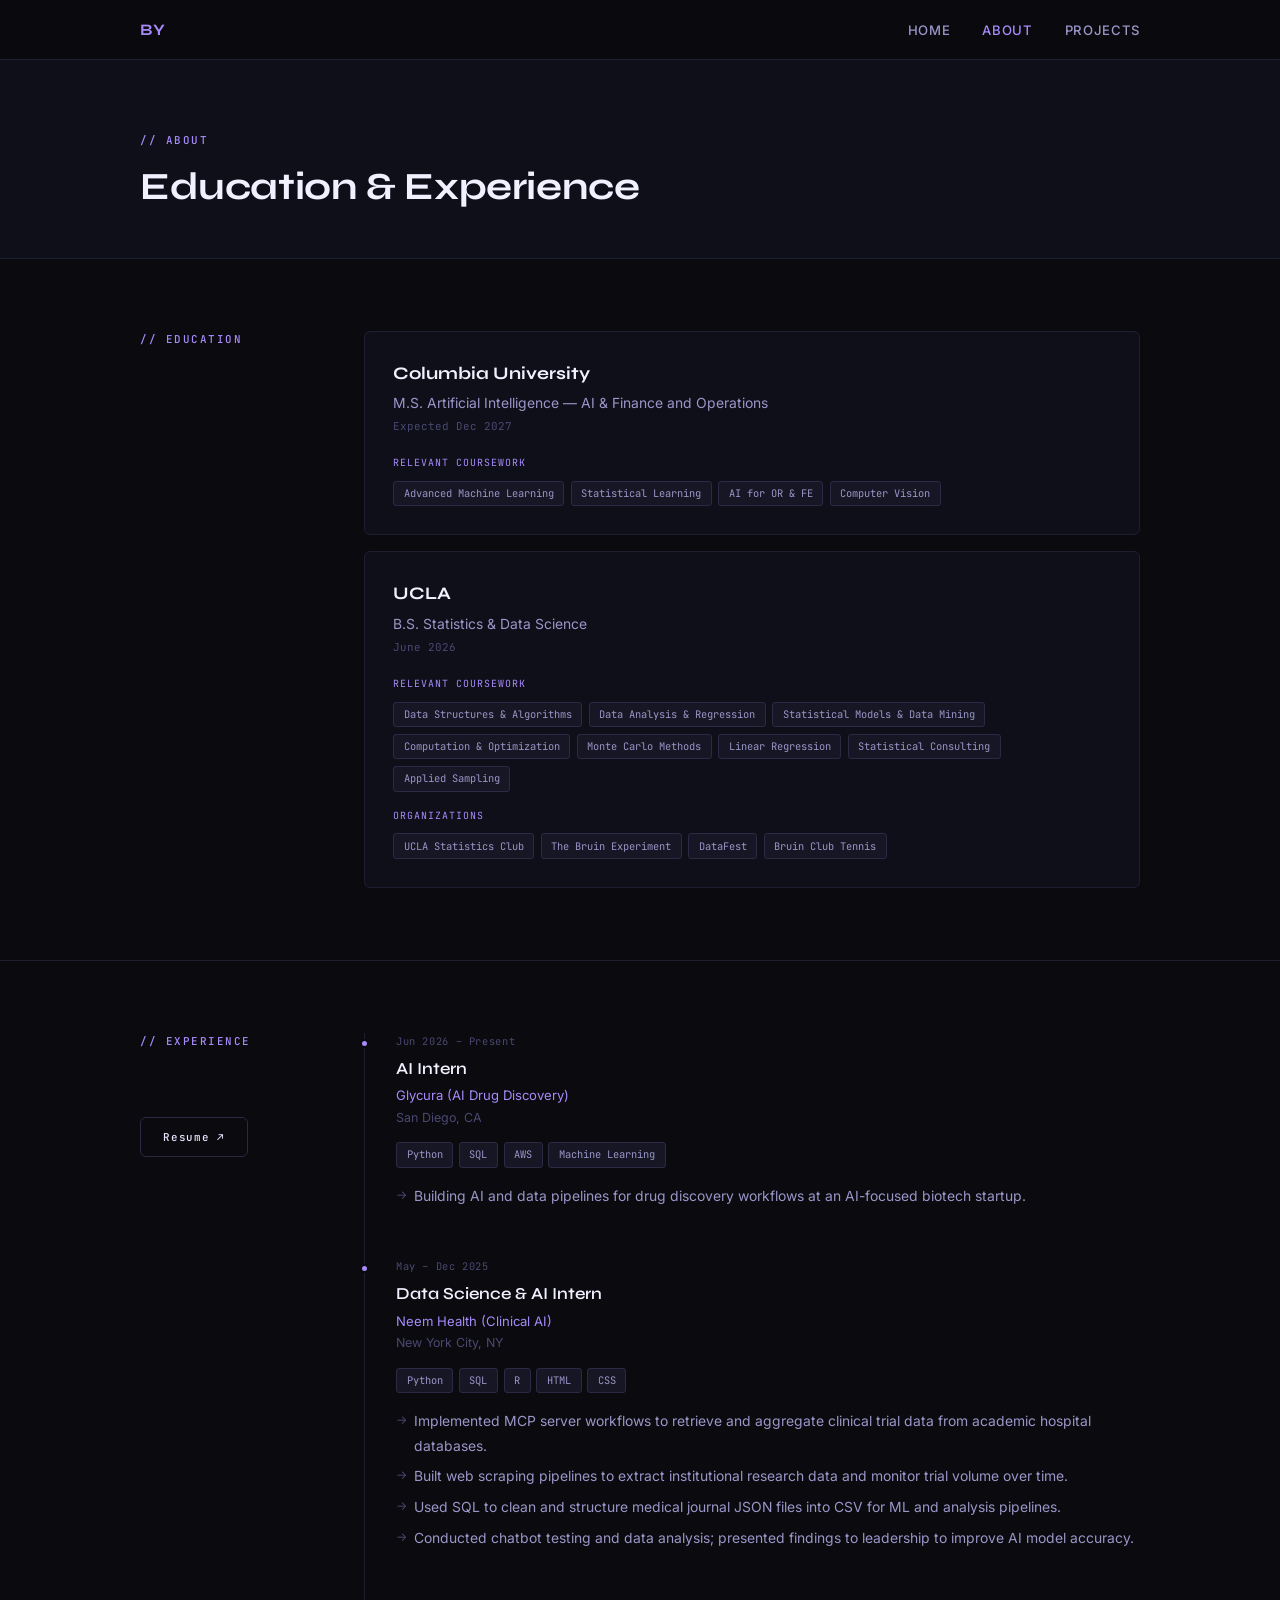
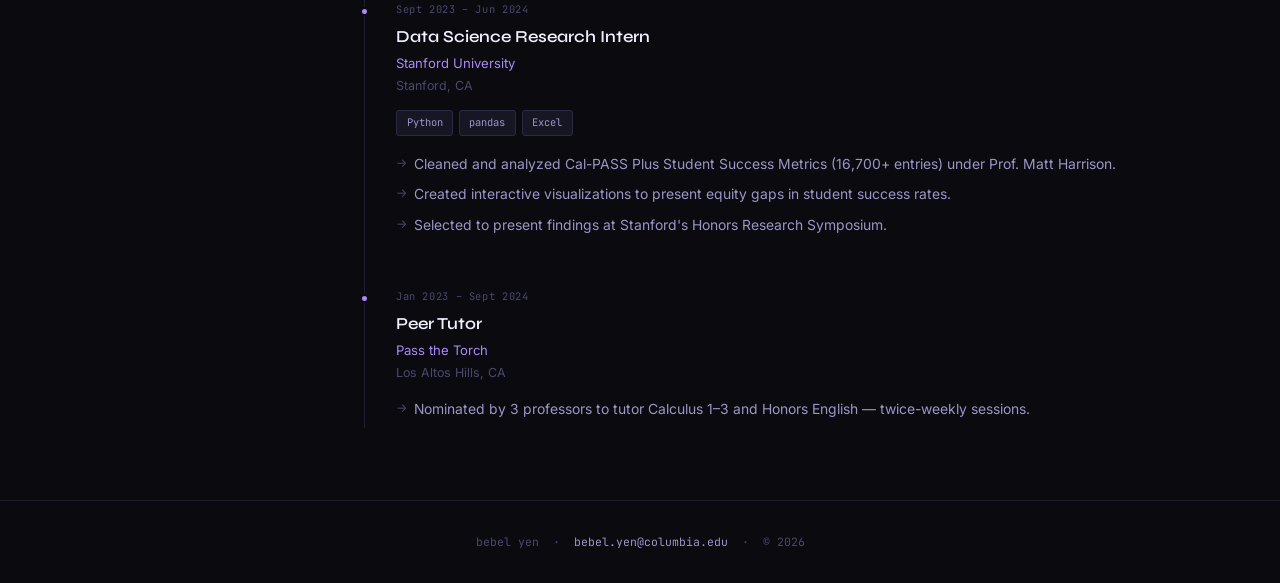
==== commit cb979a28: "update about" ====
--- a/about.html
+++ b/about.html
@@ -19,13 +19,11 @@
       max-width: var(--max);
       margin: 0 auto;
       display: grid;
-      grid-template-columns: 180px 1fr;
+      grid-template-columns: 160px 1fr;
       gap: 4rem;
       align-items: start;
     }
-
     .edu-cards { display: flex; flex-direction: column; gap: 1rem; }
-
     .edu-card {
       background: var(--bg-2);
       border: 1px solid var(--border);
@@ -34,32 +32,27 @@
       transition: border-color 0.2s;
     }
     .edu-card:hover { border-color: var(--border-light); }
-
     .edu-school {
+      font-family: var(--display);
       font-size: 1.1rem;
-      font-weight: 600;
+      font-weight: 700;
       color: var(--white);
       margin-bottom: 0.3rem;
-      letter-spacing: -0.01em;
-    }
-    .edu-degree {
-      font-size: 0.85rem;
-      color: var(--text-muted);
-      margin-bottom: 0.2rem;
-    }
+    }
+    .edu-degree { font-size: 0.87rem; color: var(--text-muted); margin-bottom: 0.2rem; }
     .edu-date {
       font-family: var(--mono);
-      font-size: 0.7rem;
+      font-size: 0.68rem;
       color: var(--text-dim);
       margin-bottom: 1.25rem;
     }
     .tag-wrap { display: flex; flex-wrap: wrap; gap: 0.4rem; }
     .tag-label {
       font-family: var(--mono);
-      font-size: 0.65rem;
+      font-size: 0.62rem;
       letter-spacing: 0.1em;
       text-transform: uppercase;
-      color: var(--text-dim);
+      color: var(--accent);
       margin-bottom: 0.6rem;
       display: block;
       margin-top: 1rem;
@@ -71,11 +64,10 @@
       max-width: var(--max);
       margin: 0 auto;
       display: grid;
-      grid-template-columns: 180px 1fr;
+      grid-template-columns: 160px 1fr;
       gap: 4rem;
       align-items: start;
     }
-
     .timeline { position: relative; }
     .timeline::before {
       content: '';
@@ -84,14 +76,12 @@
       width: 1px;
       background: var(--border);
     }
-
     .tl-item {
       position: relative;
       padding-left: 2rem;
       padding-bottom: 2.75rem;
     }
     .tl-item:last-child { padding-bottom: 0; }
-
     .tl-dot {
       position: absolute;
       left: -4px; top: 6px;
@@ -100,35 +90,26 @@
       background: var(--accent);
       border: 2px solid var(--bg);
     }
-
     .tl-date {
       font-family: var(--mono);
-      font-size: 0.68rem;
+      font-size: 0.65rem;
       color: var(--text-dim);
       margin-bottom: 0.4rem;
       letter-spacing: 0.06em;
     }
     .tl-role {
+      font-family: var(--display);
       font-size: 1.05rem;
       font-weight: 600;
       color: var(--white);
-      letter-spacing: -0.01em;
       margin-bottom: 0.15rem;
     }
-    .tl-company {
-      font-size: 0.82rem;
-      color: var(--accent);
-      margin-bottom: 0.1rem;
-    }
-    .tl-location {
-      font-size: 0.78rem;
-      color: var(--text-dim);
-      margin-bottom: 0.9rem;
-    }
+    .tl-company { font-size: 0.82rem; color: var(--accent); margin-bottom: 0.1rem; }
+    .tl-location { font-size: 0.78rem; color: var(--text-dim); margin-bottom: 0.9rem; }
     .tl-tags { display: flex; flex-wrap: wrap; gap: 0.35rem; margin-bottom: 1rem; }
     .tl-bullets { list-style: none; padding: 0; }
     .tl-bullets li {
-      font-size: 0.85rem;
+      font-size: 0.87rem;
       color: var(--text-muted);
       line-height: 1.75;
       padding-left: 1.1rem;
@@ -152,7 +133,7 @@
 
   <nav>
     <div class="nav-inner">
-      <a href="index.html" class="nav-logo">by<span>.</span>dev</a>
+      <a href="index.html" class="nav-logo">BY</a>
       <button class="nav-toggle" onclick="toggleNav()"><span></span><span></span><span></span></button>
       <ul class="nav-links" id="navLinks">
         <li><a href="index.html">Home</a></li>
@@ -226,7 +207,7 @@
         <div class="fade-up">
           <span class="label">// experience</span>
           <br/><br/>
-          <a href="assets/BebelYenResume.pdf" class="btn" target="_blank" style="font-size:0.7rem;">Resume ↗</a>
+          <a href="assets/BebelYenResume.pdf" class="btn" target="_blank" style="font-size:0.68rem;">Resume ↗</a>
         </div>
 
         <div class="timeline fade-up" style="transition-delay:.1s">
@@ -296,7 +277,7 @@
   </div>
 
   <footer>
-    <p>bebel yen &nbsp;·&nbsp; <a href="mailto:bebelyen@g.ucla.edu">bebelyen@g.ucla.edu</a> &nbsp;·&nbsp; © 2026</p>
+    <p>bebel yen &nbsp;·&nbsp; <a href="mailto:bebel.yen@columbia.edu">bebel.yen@columbia.edu</a> &nbsp;·&nbsp; © 2026</p>
   </footer>
 
   <script>
--- a/styles.css
+++ b/styles.css
@@ -1,25 +1,27 @@
 /* ============================================
    BEBEL YEN — Personal Website
-   Techy / Modern / Startup Aesthetic
+   Electric Iris · Syne + Inter
    ============================================ */
 
-@import url('https://fonts.googleapis.com/css2?family=Inter:wght@300;400;500;600&family=JetBrains+Mono:wght@400;500&display=swap');
+@import url('https://fonts.googleapis.com/css2?family=Syne:wght@400;500;600;700;800&family=Inter:wght@300;400;500;600&family=JetBrains+Mono:wght@400;500&display=swap');
 
 :root {
-  --bg: #0a0a0a;
-  --bg-2: #111111;
-  --bg-3: #1a1a1a;
-  --border: #2a2a2a;
-  --border-light: #333333;
-  --text: #e8e8e8;
-  --text-muted: #666666;
-  --text-dim: #444444;
-  --accent: #7fff6e;
-  --accent-dim: rgba(127, 255, 110, 0.12);
-  --accent-border: rgba(127, 255, 110, 0.3);
-  --white: #ffffff;
+  --bg: #0a0a0f;
+  --bg-2: #0f0f1a;
+  --bg-3: #161624;
+  --border: #1e1e32;
+  --border-light: #2a2a45;
+  --text: #e8e6ff;
+  --text-muted: #9b96c8;
+  --text-dim: #4a4870;
+  --accent: #a78bfa;
+  --accent-2: #60a5fa;
+  --accent-dim: rgba(167, 139, 250, 0.1);
+  --accent-border: rgba(167, 139, 250, 0.3);
+  --white: #f1f0ff;
 
   --font: 'Inter', system-ui, sans-serif;
+  --display: 'Syne', system-ui, sans-serif;
   --mono: 'JetBrains Mono', monospace;
 
   --nav-height: 60px;
@@ -45,7 +47,7 @@
   position: fixed;
   top: 0; left: 0; right: 0;
   height: var(--nav-height);
-  background: rgba(10,10,10,0.85);
+  background: rgba(10, 10, 15, 0.88);
   backdrop-filter: blur(16px);
   border-bottom: 1px solid var(--border);
   z-index: 100;
@@ -64,15 +66,13 @@
 }
 
 .nav-logo {
-  font-family: var(--mono);
-  font-size: 0.85rem;
-  font-weight: 500;
-  color: var(--text);
+  font-family: var(--display);
+  font-size: 1rem;
+  font-weight: 700;
+  color: var(--accent);
   text-decoration: none;
-  letter-spacing: 0.02em;
-}
-
-.nav-logo span { color: var(--accent); }
+  letter-spacing: 0.04em;
+}
 
 .nav-links {
   display: flex;
@@ -81,21 +81,18 @@
 }
 
 .nav-links a {
-  font-size: 0.8rem;
+  font-family: var(--font);
+  font-size: 0.82rem;
   font-weight: 500;
-  letter-spacing: 0.06em;
+  letter-spacing: 0.05em;
   text-transform: uppercase;
   color: var(--text-muted);
   text-decoration: none;
   transition: color 0.2s;
 }
 
-.nav-links a:hover,
-.nav-links a.active { color: var(--text); }
-
-.nav-links a.active {
-  color: var(--accent);
-}
+.nav-links a:hover { color: var(--text); }
+.nav-links a.active { color: var(--accent); }
 
 /* hamburger */
 .nav-toggle {
@@ -123,12 +120,10 @@
   padding: 0 var(--pad);
 }
 
-.section { padding: 4.5rem 0; }
-
 /* ── LABELS ── */
 .label {
   font-family: var(--mono);
-  font-size: 0.7rem;
+  font-size: 0.68rem;
   font-weight: 500;
   letter-spacing: 0.14em;
   text-transform: uppercase;
@@ -139,11 +134,12 @@
 
 /* ── SECTION TITLE ── */
 .section-title {
+  font-family: var(--display);
   font-size: clamp(1.6rem, 3.5vw, 2.4rem);
-  font-weight: 600;
+  font-weight: 700;
   color: var(--white);
   line-height: 1.15;
-  letter-spacing: -0.02em;
+  letter-spacing: -0.01em;
   margin-bottom: 2.5rem;
 }
 
@@ -153,7 +149,7 @@
   align-items: center;
   gap: 0.5rem;
   font-family: var(--mono);
-  font-size: 0.75rem;
+  font-size: 0.72rem;
   font-weight: 500;
   letter-spacing: 0.06em;
   text-decoration: none;
@@ -171,35 +167,15 @@
   background: var(--accent-dim);
 }
 
-.btn-accent {
-  background: var(--accent);
-  color: #000;
-  border-color: var(--accent);
-  font-weight: 600;
-}
-.btn-accent:hover {
-  background: transparent;
-  color: var(--accent);
-  border-color: var(--accent);
-}
-
 /* ── TAGS ── */
 .tag {
   font-family: var(--mono);
-  font-size: 0.68rem;
-  padding: 0.25rem 0.6rem;
+  font-size: 0.65rem;
+  padding: 0.22rem 0.6rem;
   background: var(--bg-3);
-  border: 1px solid var(--border);
+  border: 1px solid var(--border-light);
   color: var(--text-muted);
   border-radius: 3px;
-}
-
-/* ── DIVIDER ── */
-.divider {
-  width: 100%;
-  height: 1px;
-  background: var(--border);
-  margin: 2.5rem 0;
 }
 
 /* ── FOOTER ── */
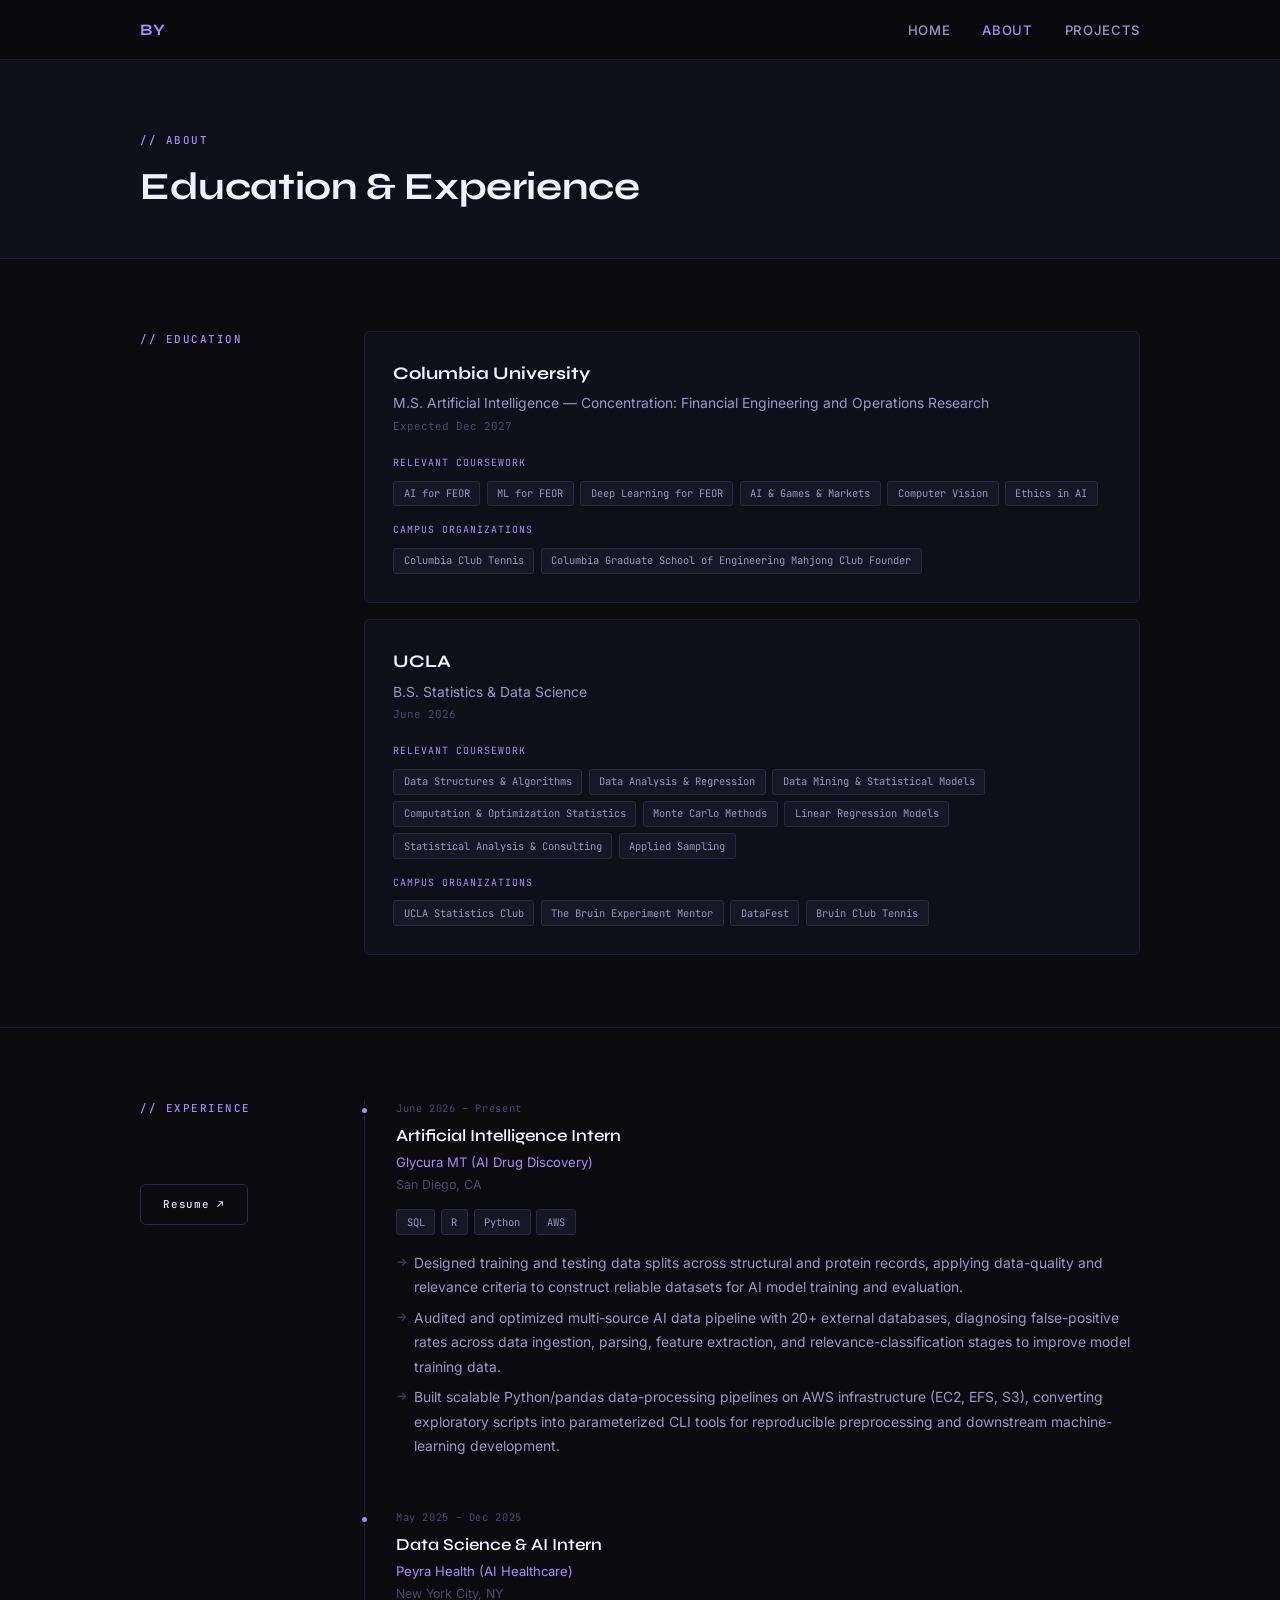
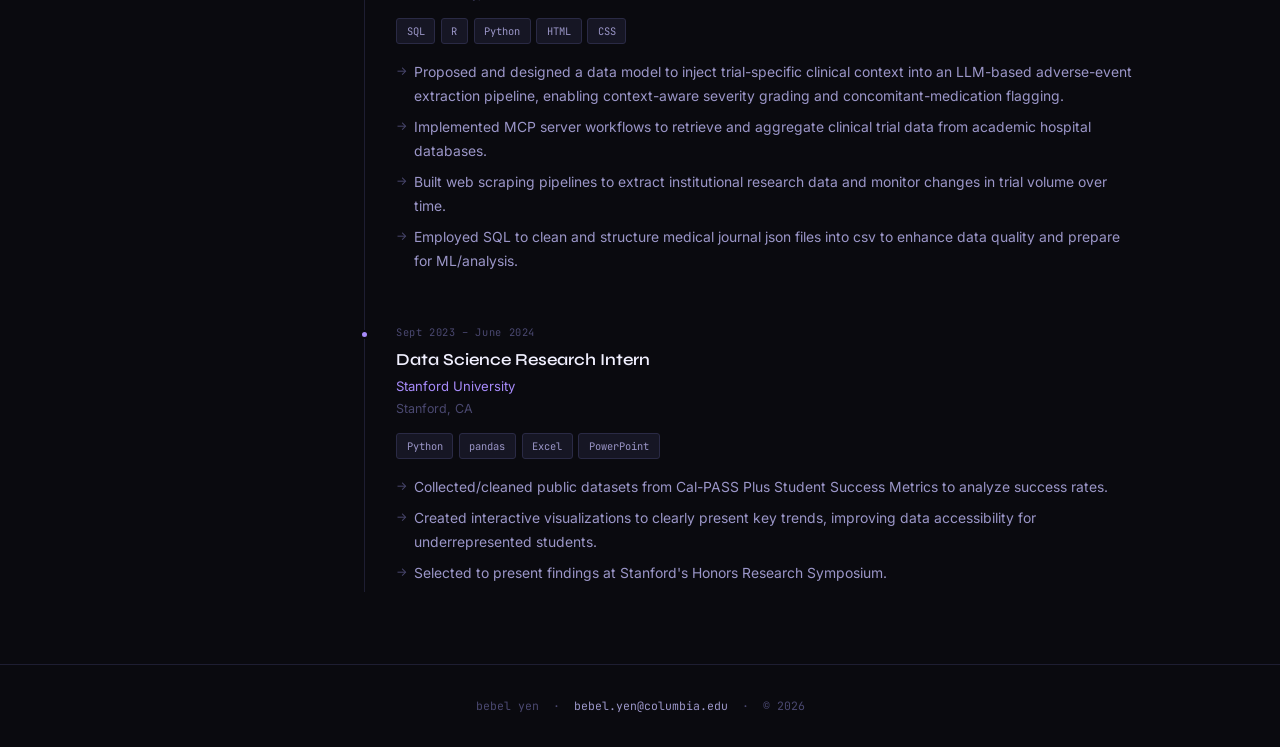
==== commit 699be404: "verbatim resume info Updated educational details and internship roles in about.html. Added new cours" ====
--- a/about.html
+++ b/about.html
@@ -162,14 +162,21 @@
 
           <div class="edu-card">
             <div class="edu-school">Columbia University</div>
-            <div class="edu-degree">M.S. Artificial Intelligence — AI &amp; Finance and Operations</div>
+            <div class="edu-degree">M.S. Artificial Intelligence — Concentration: Financial Engineering and Operations Research</div>
             <div class="edu-date">Expected Dec 2027</div>
             <span class="tag-label">Relevant Coursework</span>
             <div class="tag-wrap">
-              <span class="tag">Advanced Machine Learning</span>
-              <span class="tag">Statistical Learning</span>
-              <span class="tag">AI for OR &amp; FE</span>
+              <span class="tag">AI for FEOR</span>
+              <span class="tag">ML for FEOR</span>
+              <span class="tag">Deep Learning for FEOR</span>
+              <span class="tag">AI &amp; Games &amp; Markets</span>
               <span class="tag">Computer Vision</span>
+              <span class="tag">Ethics in AI</span>
+            </div>
+            <span class="tag-label">Campus Organizations</span>
+            <div class="tag-wrap">
+              <span class="tag">Columbia Club Tennis</span>
+              <span class="tag">Columbia Graduate School of Engineering Mahjong Club Founder</span>
             </div>
           </div>
 
@@ -181,17 +188,17 @@
             <div class="tag-wrap">
               <span class="tag">Data Structures &amp; Algorithms</span>
               <span class="tag">Data Analysis &amp; Regression</span>
-              <span class="tag">Statistical Models &amp; Data Mining</span>
-              <span class="tag">Computation &amp; Optimization</span>
+              <span class="tag">Data Mining &amp; Statistical Models</span>
+              <span class="tag">Computation &amp; Optimization Statistics</span>
               <span class="tag">Monte Carlo Methods</span>
-              <span class="tag">Linear Regression</span>
-              <span class="tag">Statistical Consulting</span>
+              <span class="tag">Linear Regression Models</span>
+              <span class="tag">Statistical Analysis &amp; Consulting</span>
               <span class="tag">Applied Sampling</span>
             </div>
-            <span class="tag-label">Organizations</span>
+            <span class="tag-label">Campus Organizations</span>
             <div class="tag-wrap">
               <span class="tag">UCLA Statistics Club</span>
-              <span class="tag">The Bruin Experiment</span>
+              <span class="tag">The Bruin Experiment Mentor</span>
               <span class="tag">DataFest</span>
               <span class="tag">Bruin Club Tennis</span>
             </div>
@@ -214,59 +221,50 @@
 
           <div class="tl-item">
             <div class="tl-dot"></div>
-            <div class="tl-date">Jun 2026 – Present</div>
-            <div class="tl-role">AI Intern</div>
-            <div class="tl-company">Glycura (AI Drug Discovery)</div>
+            <div class="tl-date">June 2026 – Present</div>
+            <div class="tl-role">Artificial Intelligence Intern</div>
+            <div class="tl-company">Glycura MT (AI Drug Discovery)</div>
             <div class="tl-location">San Diego, CA</div>
             <div class="tl-tags">
-              <span class="tag">Python</span><span class="tag">SQL</span><span class="tag">AWS</span><span class="tag">Machine Learning</span>
+              <span class="tag">SQL</span><span class="tag">R</span><span class="tag">Python</span><span class="tag">AWS</span>
             </div>
             <ul class="tl-bullets">
-              <li>Building AI and data pipelines for drug discovery workflows at an AI-focused biotech startup.</li>
+              <li>Designed training and testing data splits across structural and protein records, applying data-quality and relevance criteria to construct reliable datasets for AI model training and evaluation.</li>
+              <li>Audited and optimized multi-source AI data pipeline with 20+ external databases, diagnosing false-positive rates across data ingestion, parsing, feature extraction, and relevance-classification stages to improve model training data.</li>
+              <li>Built scalable Python/pandas data-processing pipelines on AWS infrastructure (EC2, EFS, S3), converting exploratory scripts into parameterized CLI tools for reproducible preprocessing and downstream machine-learning development.</li>
             </ul>
           </div>
 
           <div class="tl-item">
             <div class="tl-dot"></div>
-            <div class="tl-date">May – Dec 2025</div>
+            <div class="tl-date">May 2025 – Dec 2025</div>
             <div class="tl-role">Data Science &amp; AI Intern</div>
-            <div class="tl-company">Neem Health (Clinical AI)</div>
+            <div class="tl-company">Peyra Health (AI Healthcare)</div>
             <div class="tl-location">New York City, NY</div>
             <div class="tl-tags">
-              <span class="tag">Python</span><span class="tag">SQL</span><span class="tag">R</span><span class="tag">HTML</span><span class="tag">CSS</span>
+              <span class="tag">SQL</span><span class="tag">R</span><span class="tag">Python</span><span class="tag">HTML</span><span class="tag">CSS</span>
             </div>
             <ul class="tl-bullets">
+              <li>Proposed and designed a data model to inject trial-specific clinical context into an LLM-based adverse-event extraction pipeline, enabling context-aware severity grading and concomitant-medication flagging.</li>
               <li>Implemented MCP server workflows to retrieve and aggregate clinical trial data from academic hospital databases.</li>
-              <li>Built web scraping pipelines to extract institutional research data and monitor trial volume over time.</li>
-              <li>Used SQL to clean and structure medical journal JSON files into CSV for ML and analysis pipelines.</li>
-              <li>Conducted chatbot testing and data analysis; presented findings to leadership to improve AI model accuracy.</li>
+              <li>Built web scraping pipelines to extract institutional research data and monitor changes in trial volume over time.</li>
+              <li>Employed SQL to clean and structure medical journal json files into csv to enhance data quality and prepare for ML/analysis.</li>
             </ul>
           </div>
 
           <div class="tl-item">
             <div class="tl-dot"></div>
-            <div class="tl-date">Sept 2023 – Jun 2024</div>
+            <div class="tl-date">Sept 2023 – June 2024</div>
             <div class="tl-role">Data Science Research Intern</div>
             <div class="tl-company">Stanford University</div>
             <div class="tl-location">Stanford, CA</div>
             <div class="tl-tags">
-              <span class="tag">Python</span><span class="tag">pandas</span><span class="tag">Excel</span>
+              <span class="tag">Python</span><span class="tag">pandas</span><span class="tag">Excel</span><span class="tag">PowerPoint</span>
             </div>
             <ul class="tl-bullets">
-              <li>Cleaned and analyzed Cal-PASS Plus Student Success Metrics (16,700+ entries) under Prof. Matt Harrison.</li>
-              <li>Created interactive visualizations to present equity gaps in student success rates.</li>
+              <li>Collected/cleaned public datasets from Cal-PASS Plus Student Success Metrics to analyze success rates.</li>
+              <li>Created interactive visualizations to clearly present key trends, improving data accessibility for underrepresented students.</li>
               <li>Selected to present findings at Stanford's Honors Research Symposium.</li>
-            </ul>
-          </div>
-
-          <div class="tl-item">
-            <div class="tl-dot"></div>
-            <div class="tl-date">Jan 2023 – Sept 2024</div>
-            <div class="tl-role">Peer Tutor</div>
-            <div class="tl-company">Pass the Torch</div>
-            <div class="tl-location">Los Altos Hills, CA</div>
-            <ul class="tl-bullets">
-              <li>Nominated by 3 professors to tutor Calculus 1–3 and Honors English — twice-weekly sessions.</li>
             </ul>
           </div>
 
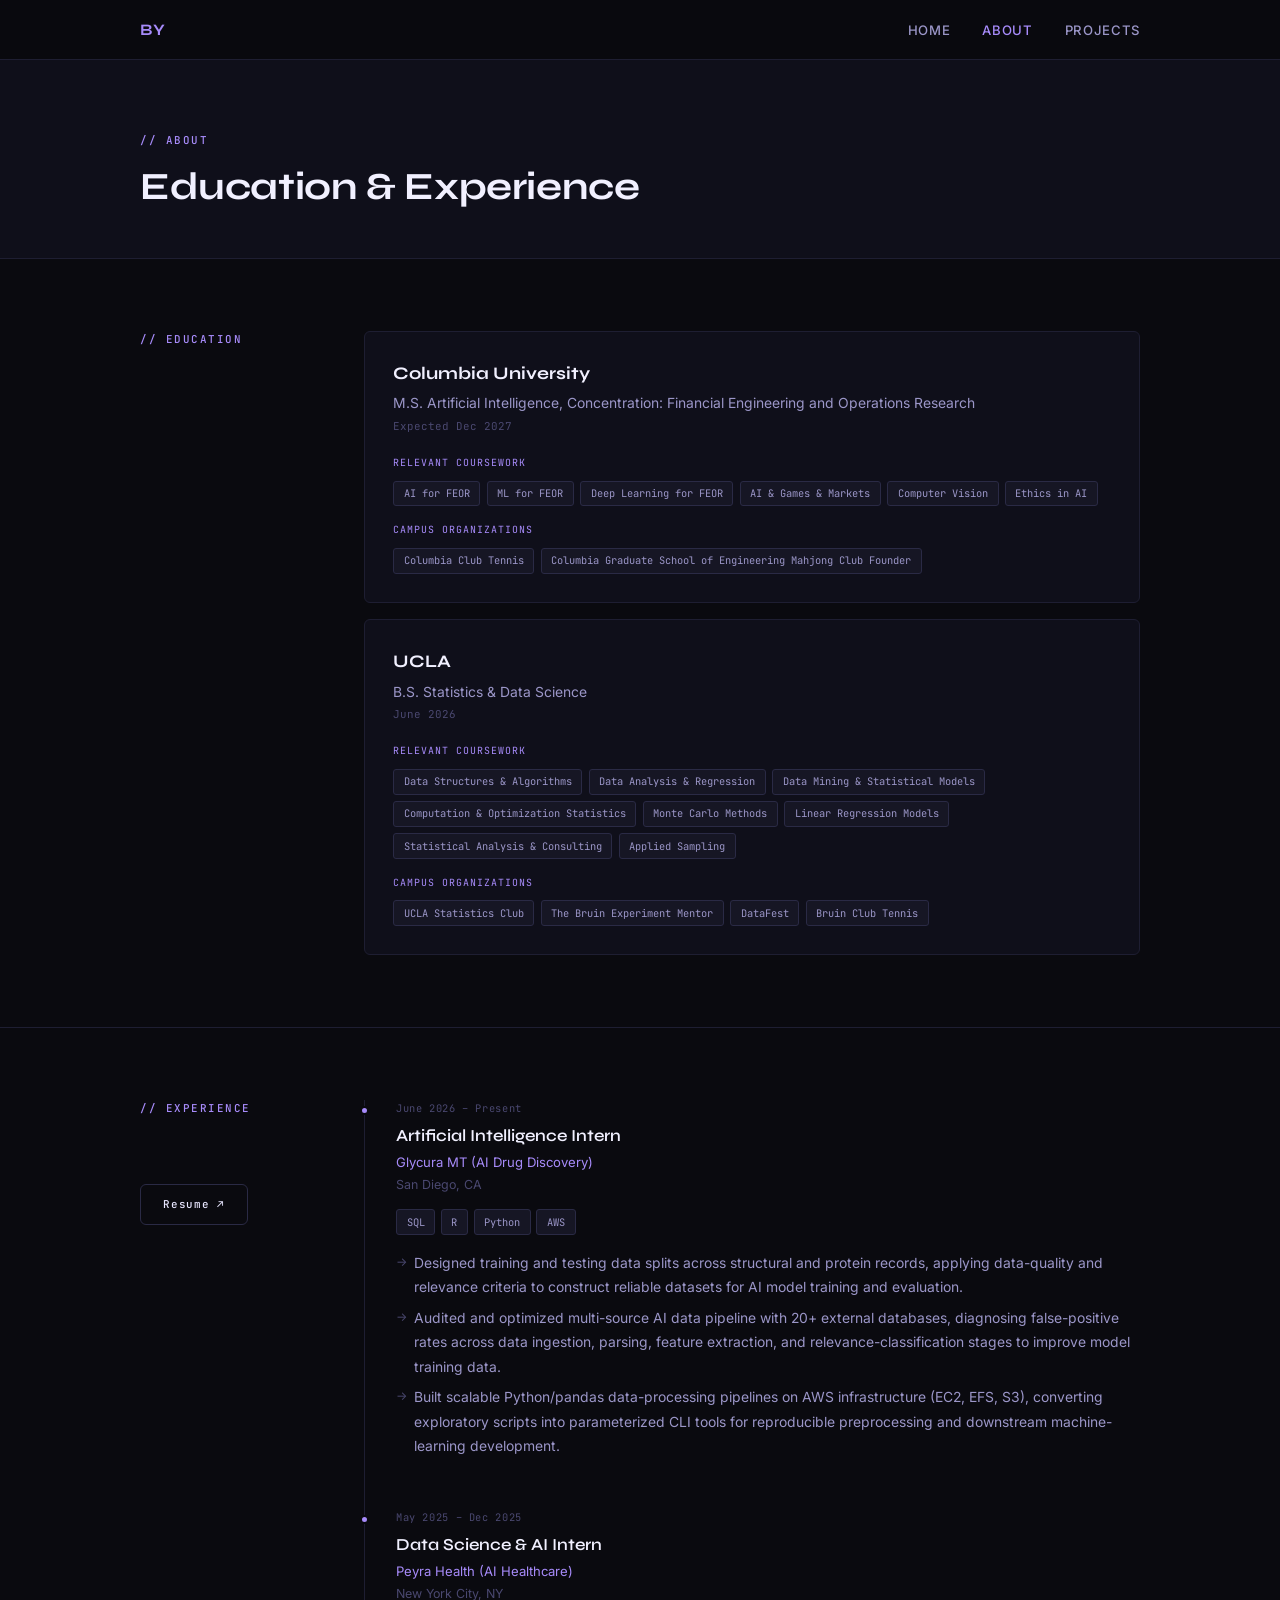
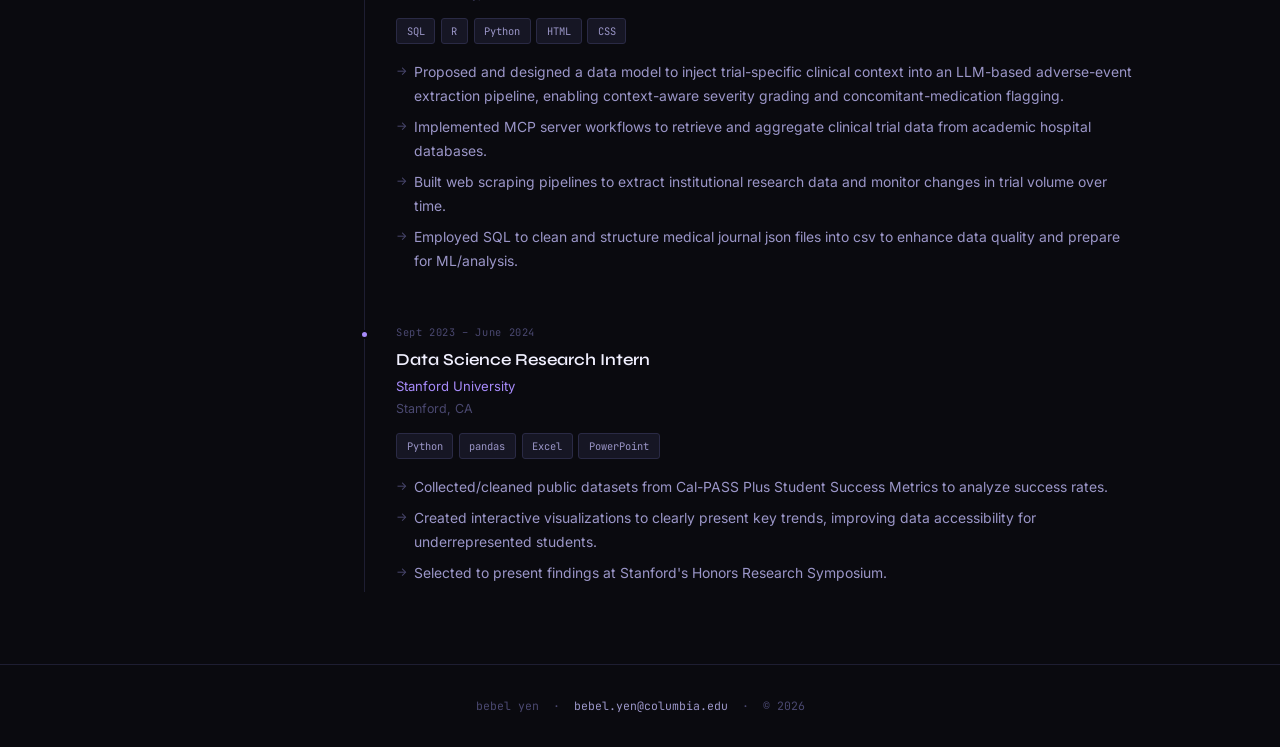
==== commit c5506f23: "Fix formatting of degree description in about.html" ====
--- a/about.html
+++ b/about.html
@@ -162,7 +162,7 @@
 
           <div class="edu-card">
             <div class="edu-school">Columbia University</div>
-            <div class="edu-degree">M.S. Artificial Intelligence — Concentration: Financial Engineering and Operations Research</div>
+            <div class="edu-degree">M.S. Artificial Intelligence, Concentration: Financial Engineering and Operations Research</div>
             <div class="edu-date">Expected Dec 2027</div>
             <span class="tag-label">Relevant Coursework</span>
             <div class="tag-wrap">
